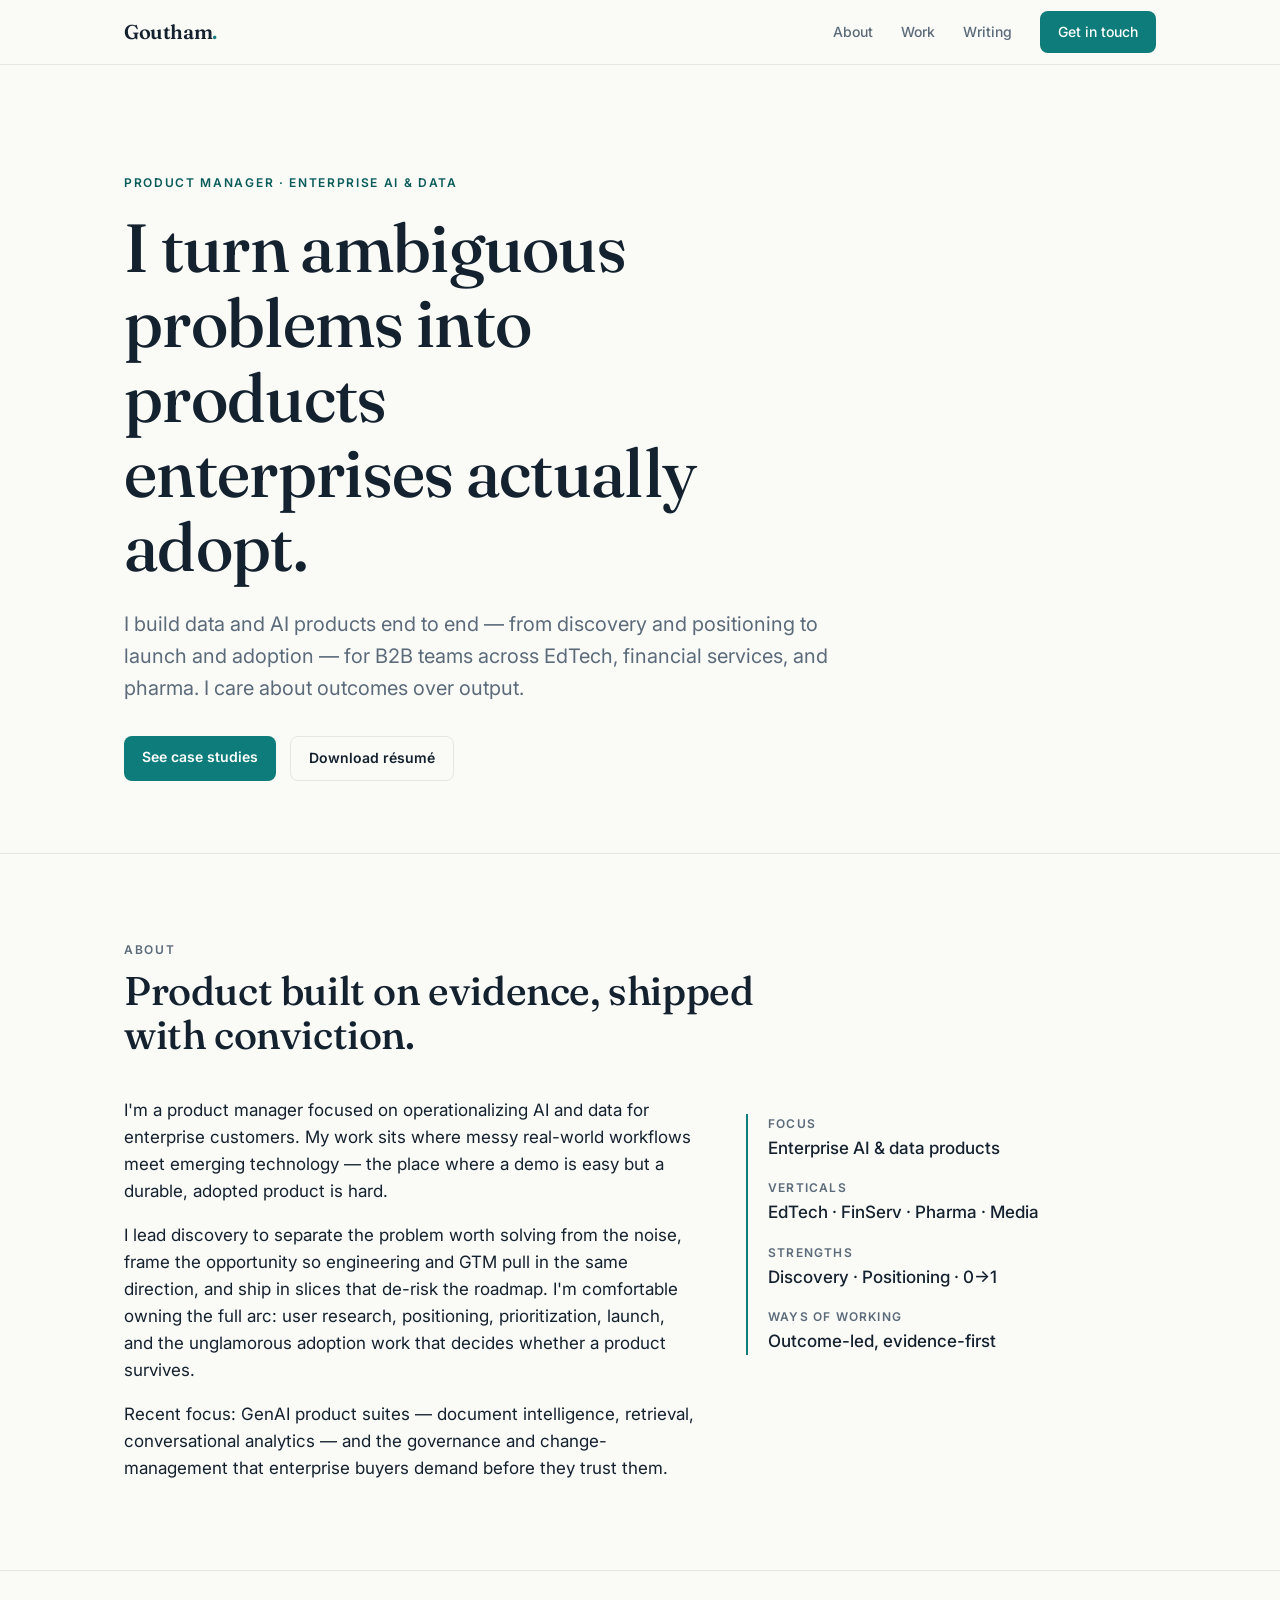
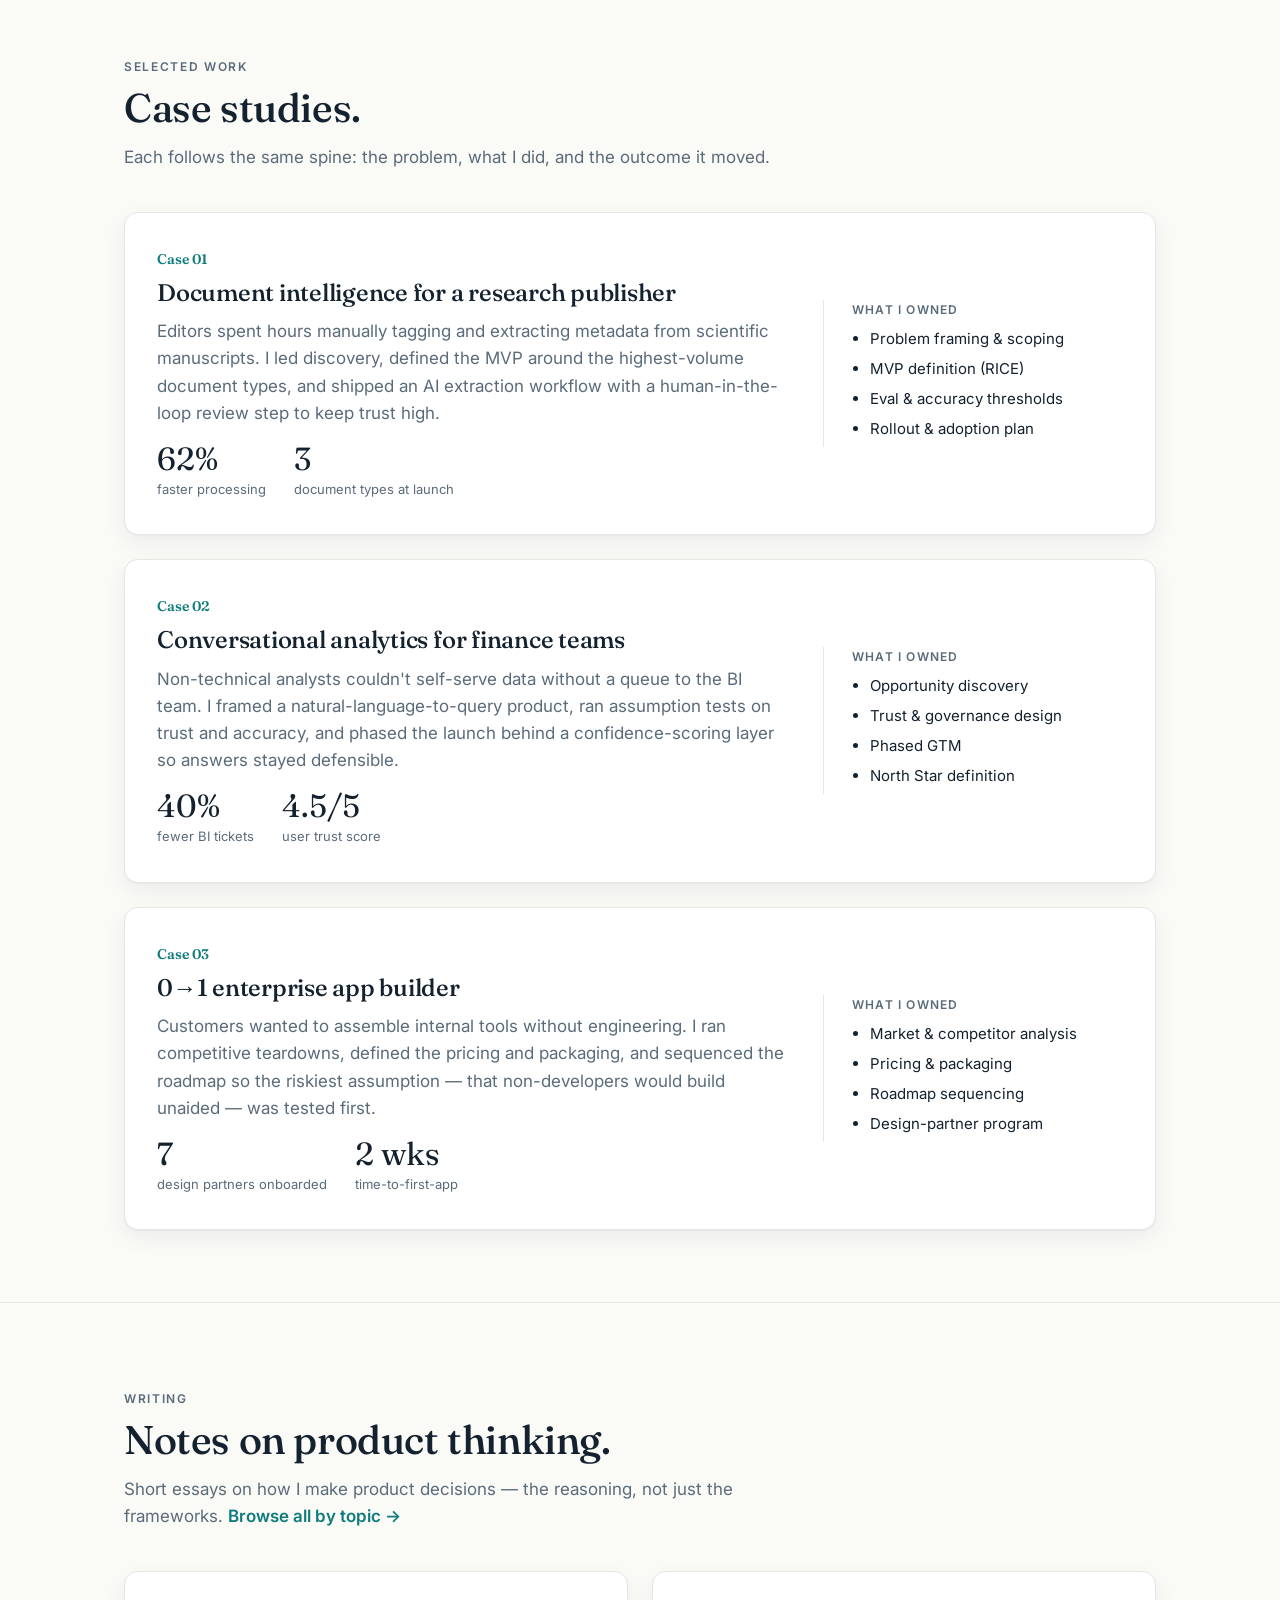
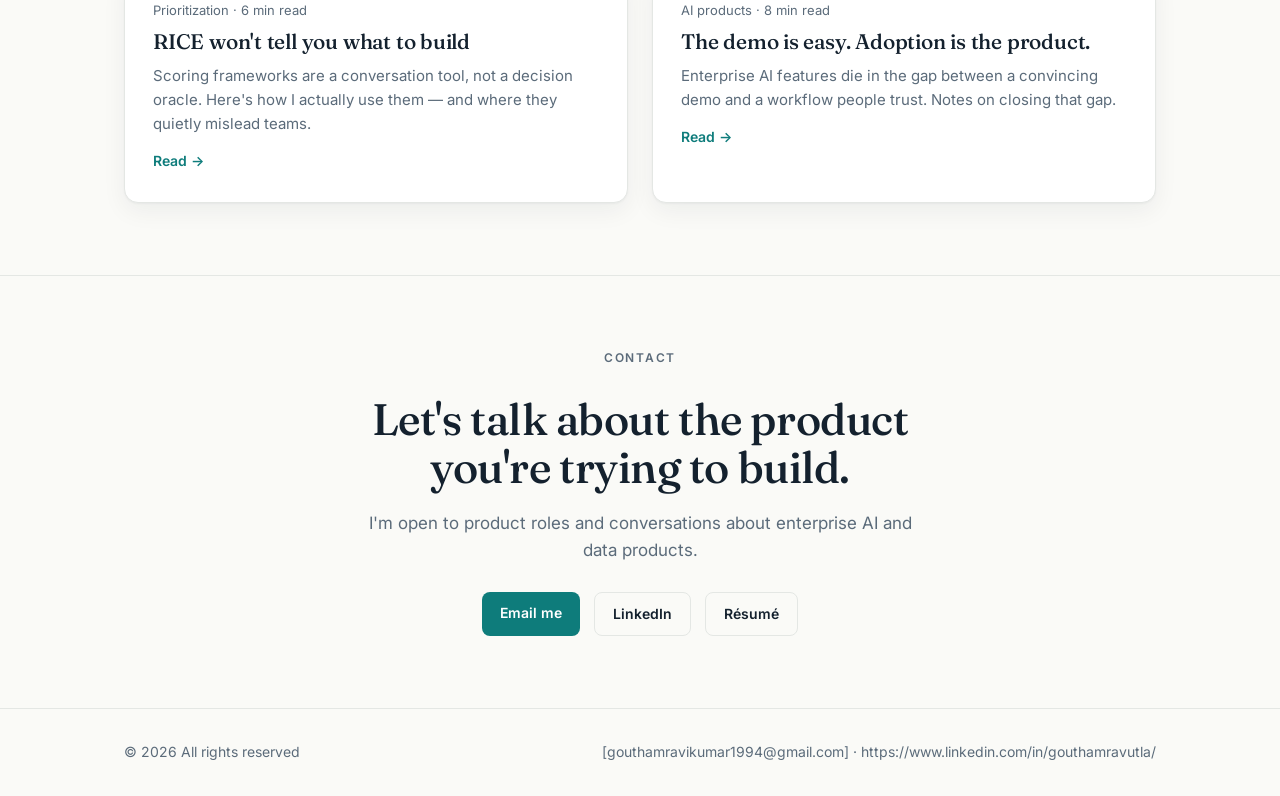
==== index.html @ ef991209 "Update footer with new copyright and contact info" ====
<!DOCTYPE html>
<html lang="en">
<head>
<meta charset="UTF-8">
<meta name="viewport" content="width=device-width,initial-scale=1">
<title>Goutham · Product Manager</title>
<meta name="description" content="Product Manager specializing in enterprise AI and data products — portfolio, case studies, and writing.">
<link rel="preconnect" href="https://fonts.googleapis.com">
<link rel="preconnect" href="https://fonts.gstatic.com" crossorigin>
<link href="https://fonts.googleapis.com/css2?family=Fraunces:opsz,wght@9..144,400;9..144,500;9..144,600&family=Inter:wght@400;500;600&display=swap" rel="stylesheet">
<link rel="stylesheet" href="styles.css">
</head>
<body>

<nav class="nav">
  <div class="wrap">
    <a href="#top" class="brand">Goutham<span>.</span></a>
    <button class="menu-toggle" aria-label="Menu" aria-expanded="false">☰</button>
    <div class="navlinks" id="nav">
      <a href="#about">About</a>
      <a href="#work">Work</a>
      <a href="writing.html">Writing</a>
      <a href="#contact" class="btn">Get in touch</a>
    </div>
  </div>
</nav>

<header class="hero" id="top">
  <div class="wrap">
    <p class="eyebrow reveal">Product Manager · Enterprise AI &amp; Data</p>
    <h1 class="reveal">I turn ambiguous problems into products enterprises actually adopt.</h1>
    <p class="lede reveal">I build data and AI products end to end — from discovery and positioning to launch and adoption — for B2B teams across EdTech, financial services, and pharma. I care about outcomes over output.</p>
    <div class="cta-row reveal">
      <a href="#work" class="btn">See case studies</a>
      <a href="[RESUME_LINK]" class="btn ghost">Download résumé</a>
    </div>
  </div>
</header>

<section id="about">
  <div class="wrap">
    <div class="section-head reveal">
      <p class="eyebrow">About</p>
      <h2>Product built on evidence, shipped with conviction.</h2>
    </div>
    <div class="about-grid reveal">
      <div>
        <p>I'm a product manager focused on operationalizing AI and data for enterprise customers. My work sits where messy real-world workflows meet emerging technology — the place where a demo is easy but a durable, adopted product is hard.</p>
        <p>I lead discovery to separate the problem worth solving from the noise, frame the opportunity so engineering and GTM pull in the same direction, and ship in slices that de-risk the roadmap. I'm comfortable owning the full arc: user research, positioning, prioritization, launch, and the unglamorous adoption work that decides whether a product survives.</p>
        <p>Recent focus: GenAI product suites — document intelligence, retrieval, conversational analytics — and the governance and change-management that enterprise buyers demand before they trust them.</p>
      </div>
      <dl class="facts">
        <dt>Focus</dt><dd>Enterprise AI &amp; data products</dd>
        <dt>Verticals</dt><dd>EdTech · FinServ · Pharma · Media</dd>
        <dt>Strengths</dt><dd>Discovery · Positioning · 0→1</dd>
        <dt>Ways of working</dt><dd>Outcome-led, evidence-first</dd>
      </dl>
    </div>
  </div>
</section>

<section id="work">
  <div class="wrap">
    <div class="section-head reveal">
      <p class="eyebrow">Selected work</p>
      <h2>Case studies.</h2>
      <p>Each follows the same spine: the problem, what I did, and the outcome it moved.</p>
    </div>
    <div class="cases">

      <article class="case reveal">
        <div>
          <span class="num">Case 01</span>
          <h3>Document intelligence for a research publisher</h3>
          <p>Editors spent hours manually tagging and extracting metadata from scientific manuscripts. I led discovery, defined the MVP around the highest-volume document types, and shipped an AI extraction workflow with a human-in-the-loop review step to keep trust high.</p>
          <div class="metrics">
            <div class="metric"><span class="n">62%</span><span class="l">faster processing</span></div>
            <div class="metric"><span class="n">3</span><span class="l">document types at launch</span></div>
          </div>
        </div>
        <div class="aside">
          <h4>What I owned</h4>
          <ul>
            <li>Problem framing &amp; scoping</li>
            <li>MVP definition (RICE)</li>
            <li>Eval &amp; accuracy thresholds</li>
            <li>Rollout &amp; adoption plan</li>
          </ul>
        </div>
      </article>

      <article class="case reveal">
        <div>
          <span class="num">Case 02</span>
          <h3>Conversational analytics for finance teams</h3>
          <p>Non-technical analysts couldn't self-serve data without a queue to the BI team. I framed a natural-language-to-query product, ran assumption tests on trust and accuracy, and phased the launch behind a confidence-scoring layer so answers stayed defensible.</p>
          <div class="metrics">
            <div class="metric"><span class="n">40%</span><span class="l">fewer BI tickets</span></div>
            <div class="metric"><span class="n">4.5/5</span><span class="l">user trust score</span></div>
          </div>
        </div>
        <div class="aside">
          <h4>What I owned</h4>
          <ul>
            <li>Opportunity discovery</li>
            <li>Trust &amp; governance design</li>
            <li>Phased GTM</li>
            <li>North Star definition</li>
          </ul>
        </div>
      </article>

      <article class="case reveal">
        <div>
          <span class="num">Case 03</span>
          <h3>0→1 enterprise app builder</h3>
          <p>Customers wanted to assemble internal tools without engineering. I ran competitive teardowns, defined the pricing and packaging, and sequenced the roadmap so the riskiest assumption — that non-developers would build unaided — was tested first.</p>
          <div class="metrics">
            <div class="metric"><span class="n">7</span><span class="l">design partners onboarded</span></div>
            <div class="metric"><span class="n">2 wks</span><span class="l">time-to-first-app</span></div>
          </div>
        </div>
        <div class="aside">
          <h4>What I owned</h4>
          <ul>
            <li>Market &amp; competitor analysis</li>
            <li>Pricing &amp; packaging</li>
            <li>Roadmap sequencing</li>
            <li>Design-partner program</li>
          </ul>
        </div>
      </article>

    </div>
  </div>
</section>

<section id="writing">
  <div class="wrap">
    <div class="section-head reveal">
      <p class="eyebrow">Writing</p>
      <h2>Notes on product thinking.</h2>
      <p>Short essays on how I make product decisions — the reasoning, not just the frameworks. <a href="writing.html" class="accent" style="font-weight:600">Browse all by topic →</a></p>
    </div>
    <div class="posts">
      <a class="post-card reveal" href="blog/prioritization.html">
        <div class="meta">Prioritization · 6 min read</div>
        <h3>RICE won't tell you what to build</h3>
        <p>Scoring frameworks are a conversation tool, not a decision oracle. Here's how I actually use them — and where they quietly mislead teams.</p>
        <span class="readmore">Read →</span>
      </a>
      <a class="post-card reveal" href="blog/shipping-ai.html">
        <div class="meta">AI products · 8 min read</div>
        <h3>The demo is easy. Adoption is the product.</h3>
        <p>Enterprise AI features die in the gap between a convincing demo and a workflow people trust. Notes on closing that gap.</p>
        <span class="readmore">Read →</span>
      </a>
    </div>
  </div>
</section>

<section id="contact" class="contact">
  <div class="wrap">
    <p class="eyebrow reveal">Contact</p>
    <h2 class="reveal">Let's talk about the product you're trying to build.</h2>
    <p class="reveal">I'm open to product roles and conversations about enterprise AI and data products.</p>
    <div class="cta-row reveal">
      <a href="mailto:[EMAIL]" class="btn">Email me</a>
      <a href="[LINKEDIN_URL]" class="btn ghost">LinkedIn</a>
      <a href="[RESUME_LINK]" class="btn ghost">Résumé</a>
    </div>
  </div>
</section>

<footer>
  <div class="wrap">
    <span>© <span id="year"></span> All rights reserved</span>
    <span><a href="mailto:[EMAIL]">[gouthamravikumar1994@gmail.com]</a> · <a href="[LINKEDIN_URL]">https://www.linkedin.com/in/gouthamravutla/</a></span>
  </div>
</footer>

<script src="script.js"></script>
</body>
</html>
---- styles.css ----
:root{
  --ink:#14212E;
  --paper:#FAFAF7;
  --muted:#5B6B7A;
  --line:#E4E7E4;
  --accent:#0E7C7B;
  --accent-ink:#0A5C5B;
  --card:#FFFFFF;
  --shadow:0 1px 2px rgba(20,33,46,.04),0 8px 24px rgba(20,33,46,.06);
  --wrap:1080px;
}
*{box-sizing:border-box}
html{scroll-behavior:smooth}
body{
  margin:0;background:var(--paper);color:var(--ink);
  font-family:"Inter",system-ui,-apple-system,sans-serif;
  font-size:17px;line-height:1.6;-webkit-font-smoothing:antialiased;
}
h1,h2,h3{font-family:"Fraunces","Georgia",serif;font-weight:500;line-height:1.1;letter-spacing:-.01em;margin:0}
a{color:inherit;text-decoration:none}
img{max-width:100%}
.wrap{max-width:var(--wrap);margin:0 auto;padding:0 24px}
.eyebrow{font-size:12px;letter-spacing:.14em;text-transform:uppercase;color:var(--accent-ink);font-weight:600;font-family:"Inter",sans-serif}
.accent{color:var(--accent)}
.muted{color:var(--muted)}

/* nav */
.nav{position:sticky;top:0;z-index:50;background:rgba(250,250,247,.85);backdrop-filter:blur(10px);border-bottom:1px solid var(--line)}
.nav .wrap{display:flex;align-items:center;justify-content:space-between;height:64px}
.brand{font-family:"Fraunces",serif;font-size:20px;font-weight:600;letter-spacing:-.02em}
.brand span{color:var(--accent)}
.navlinks{display:flex;gap:28px;align-items:center}
.navlinks a{font-size:14px;color:var(--muted);font-weight:500;transition:color .2s}
.navlinks a:hover{color:var(--ink)}
.navlinks .btn{color:#fff}
.btn{display:inline-block;background:var(--accent);color:#fff;padding:10px 18px;border-radius:8px;font-size:14px;font-weight:600;transition:background .2s,transform .2s}
.btn:hover{background:var(--accent-ink);transform:translateY(-1px)}
.btn.ghost{background:transparent;color:var(--ink);border:1px solid var(--line)}
.btn.ghost:hover{background:#fff;border-color:var(--accent)}
.menu-toggle{display:none;background:none;border:0;font-size:24px;cursor:pointer;color:var(--ink)}

/* hero */
.hero{padding:96px 0 72px}
.hero .eyebrow{margin-bottom:18px}
.hero h1{font-size:clamp(40px,6vw,68px);max-width:14ch}
.hero p.lede{font-size:20px;color:var(--muted);max-width:56ch;margin:24px 0 32px}
.hero .cta-row{display:flex;gap:14px;flex-wrap:wrap}

/* sections */
section{padding:72px 0;border-top:1px solid var(--line)}
.section-head{margin-bottom:40px;max-width:60ch}
.section-head h2{font-size:clamp(28px,4vw,40px);margin-top:10px}
.section-head p{color:var(--muted);margin:14px 0 0}

/* about */
.about-grid{display:grid;grid-template-columns:1.4fr 1fr;gap:48px;align-items:start}
.about-grid p{margin:0 0 16px}
.facts{border-left:2px solid var(--accent);padding-left:20px}
.facts dt{font-size:12px;letter-spacing:.1em;text-transform:uppercase;color:var(--muted);font-weight:600;margin-top:16px}
.facts dt:first-child{margin-top:0}
.facts dd{margin:2px 0 0;font-weight:500}

/* skills */
.skill-grid{display:grid;grid-template-columns:repeat(3,1fr);gap:20px}
.skill-card{background:var(--card);border:1px solid var(--line);border-radius:12px;padding:24px;box-shadow:var(--shadow)}
.skill-card h3{font-size:19px;margin-bottom:12px}
.tag-row{display:flex;flex-wrap:wrap;gap:8px}
.tag{font-size:13px;background:#F0F3F2;color:var(--accent-ink);padding:5px 11px;border-radius:20px;font-weight:500}

/* case studies */
.cases{display:grid;gap:24px}
.case{background:var(--card);border:1px solid var(--line);border-radius:14px;padding:32px;box-shadow:var(--shadow);display:grid;grid-template-columns:1fr 300px;gap:32px;align-items:center}
.case .num{font-family:"Fraunces",serif;font-size:14px;color:var(--accent);font-weight:600}
.case h3{font-size:24px;margin:8px 0 12px}
.case p{color:var(--muted);margin:0 0 16px}
.case .metrics{display:flex;gap:28px}
.metric .n{font-family:"Fraunces",serif;font-size:32px;color:var(--ink);display:block;line-height:1}
.metric .l{font-size:13px;color:var(--muted)}
.case .aside{border-left:1px solid var(--line);padding-left:28px}
.case .aside h4{font-size:12px;letter-spacing:.1em;text-transform:uppercase;color:var(--muted);margin:0 0 8px;font-weight:600;font-family:"Inter",sans-serif}
.case .aside ul{margin:0;padding-left:18px;font-size:15px}
.case .aside li{margin-bottom:6px}

/* blog */
.posts{display:grid;grid-template-columns:repeat(2,1fr);gap:24px}
.post-card{background:var(--card);border:1px solid var(--line);border-radius:14px;padding:28px;box-shadow:var(--shadow);transition:transform .2s,border-color .2s;display:block}
.post-card:hover{transform:translateY(-3px);border-color:var(--accent)}
.post-card .meta{font-size:13px;color:var(--muted);margin-bottom:10px}
.post-card h3{font-size:21px;margin-bottom:10px}
.post-card p{color:var(--muted);margin:0;font-size:15px}
.readmore{color:var(--accent);font-weight:600;font-size:14px;margin-top:14px;display:inline-block}

/* contact */
.contact{text-align:center}
.contact h2{font-size:clamp(28px,4vw,44px);max-width:20ch;margin:0 auto 18px}
.contact p{color:var(--muted);max-width:50ch;margin:0 auto 28px}
.contact .cta-row{display:flex;gap:14px;justify-content:center;flex-wrap:wrap}

/* footer */
footer{border-top:1px solid var(--line);padding:32px 0;color:var(--muted);font-size:14px}
footer .wrap{display:flex;justify-content:space-between;flex-wrap:wrap;gap:12px}
footer a{color:var(--muted)}
footer a:hover{color:var(--accent)}

/* article (blog post pages) */
.article{max-width:720px;margin:0 auto;padding:56px 24px 72px}
.article .back{font-size:14px;color:var(--accent);font-weight:600;margin-bottom:28px;display:inline-block}
.article .meta{font-size:14px;color:var(--muted);margin-bottom:12px}
.article h1{font-size:clamp(32px,5vw,48px);margin-bottom:20px;line-height:1.08}
.article h2{font-size:26px;margin:40px 0 12px}
.article p{margin:0 0 18px}
.article ul,.article ol{margin:0 0 18px;padding-left:22px}
.article li{margin-bottom:8px}
.article blockquote{border-left:3px solid var(--accent);margin:24px 0;padding:4px 20px;color:var(--muted);font-style:italic}
.article code{background:#F0F3F2;padding:2px 6px;border-radius:4px;font-size:14px}

/* reveal */
.reveal{opacity:0;transform:translateY(16px);transition:opacity .6s ease,transform .6s ease}
.reveal.in{opacity:1;transform:none}
@media(prefers-reduced-motion:reduce){.reveal{opacity:1;transform:none;transition:none}}

/* responsive */
@media(max-width:860px){
  .about-grid{grid-template-columns:1fr;gap:32px}
  .skill-grid{grid-template-columns:1fr}
  .case{grid-template-columns:1fr;gap:24px}
  .case .aside{border-left:0;border-top:1px solid var(--line);padding-left:0;padding-top:20px}
  .posts{grid-template-columns:1fr}
  .navlinks{position:fixed;inset:64px 0 auto 0;background:var(--paper);flex-direction:column;gap:0;border-bottom:1px solid var(--line);padding:8px 0;display:none}
  .navlinks.open{display:flex}
  .navlinks a{padding:14px 24px;width:100%}
  .navlinks .btn{margin:8px 24px;text-align:center}
  .menu-toggle{display:block}
}

/* ===== writing / topics page ===== */
.filters{display:flex;flex-wrap:wrap;gap:10px;margin-bottom:40px}
.chip{font-size:14px;font-weight:500;padding:8px 16px;border-radius:20px;border:1px solid var(--line);background:#fff;color:var(--muted);cursor:pointer;transition:all .18s}
.chip:hover{border-color:var(--accent);color:var(--ink)}
.chip.active{background:var(--accent);border-color:var(--accent);color:#fff}
.topic-group{margin-bottom:48px}
.topic-group > h2{font-size:24px;margin-bottom:6px}
.topic-group .desc{color:var(--muted);margin:0 0 20px;font-size:15px}
.link-list{display:grid;gap:12px}
.link-item{display:flex;align-items:baseline;justify-content:space-between;gap:16px;background:var(--card);border:1px solid var(--line);border-radius:10px;padding:18px 20px;box-shadow:var(--shadow);transition:transform .18s,border-color .18s}
.link-item:hover{transform:translateX(3px);border-color:var(--accent)}
.link-item .li-main{min-width:0}
.link-item h3{font-size:18px;font-family:"Fraunces",serif;margin:0 0 4px;display:flex;align-items:center;gap:8px;flex-wrap:wrap}
.link-item p{margin:0;color:var(--muted);font-size:14px}
.link-item .li-meta{font-size:13px;color:var(--muted);white-space:nowrap;flex-shrink:0}
.src{font-size:11px;font-weight:600;letter-spacing:.06em;text-transform:uppercase;padding:2px 8px;border-radius:12px}
.src.linkedin{background:#EAF1F8;color:#0A66C2}
.src.onsite{background:#F0F3F2;color:var(--accent-ink)}
.empty{color:var(--muted);padding:24px 0}
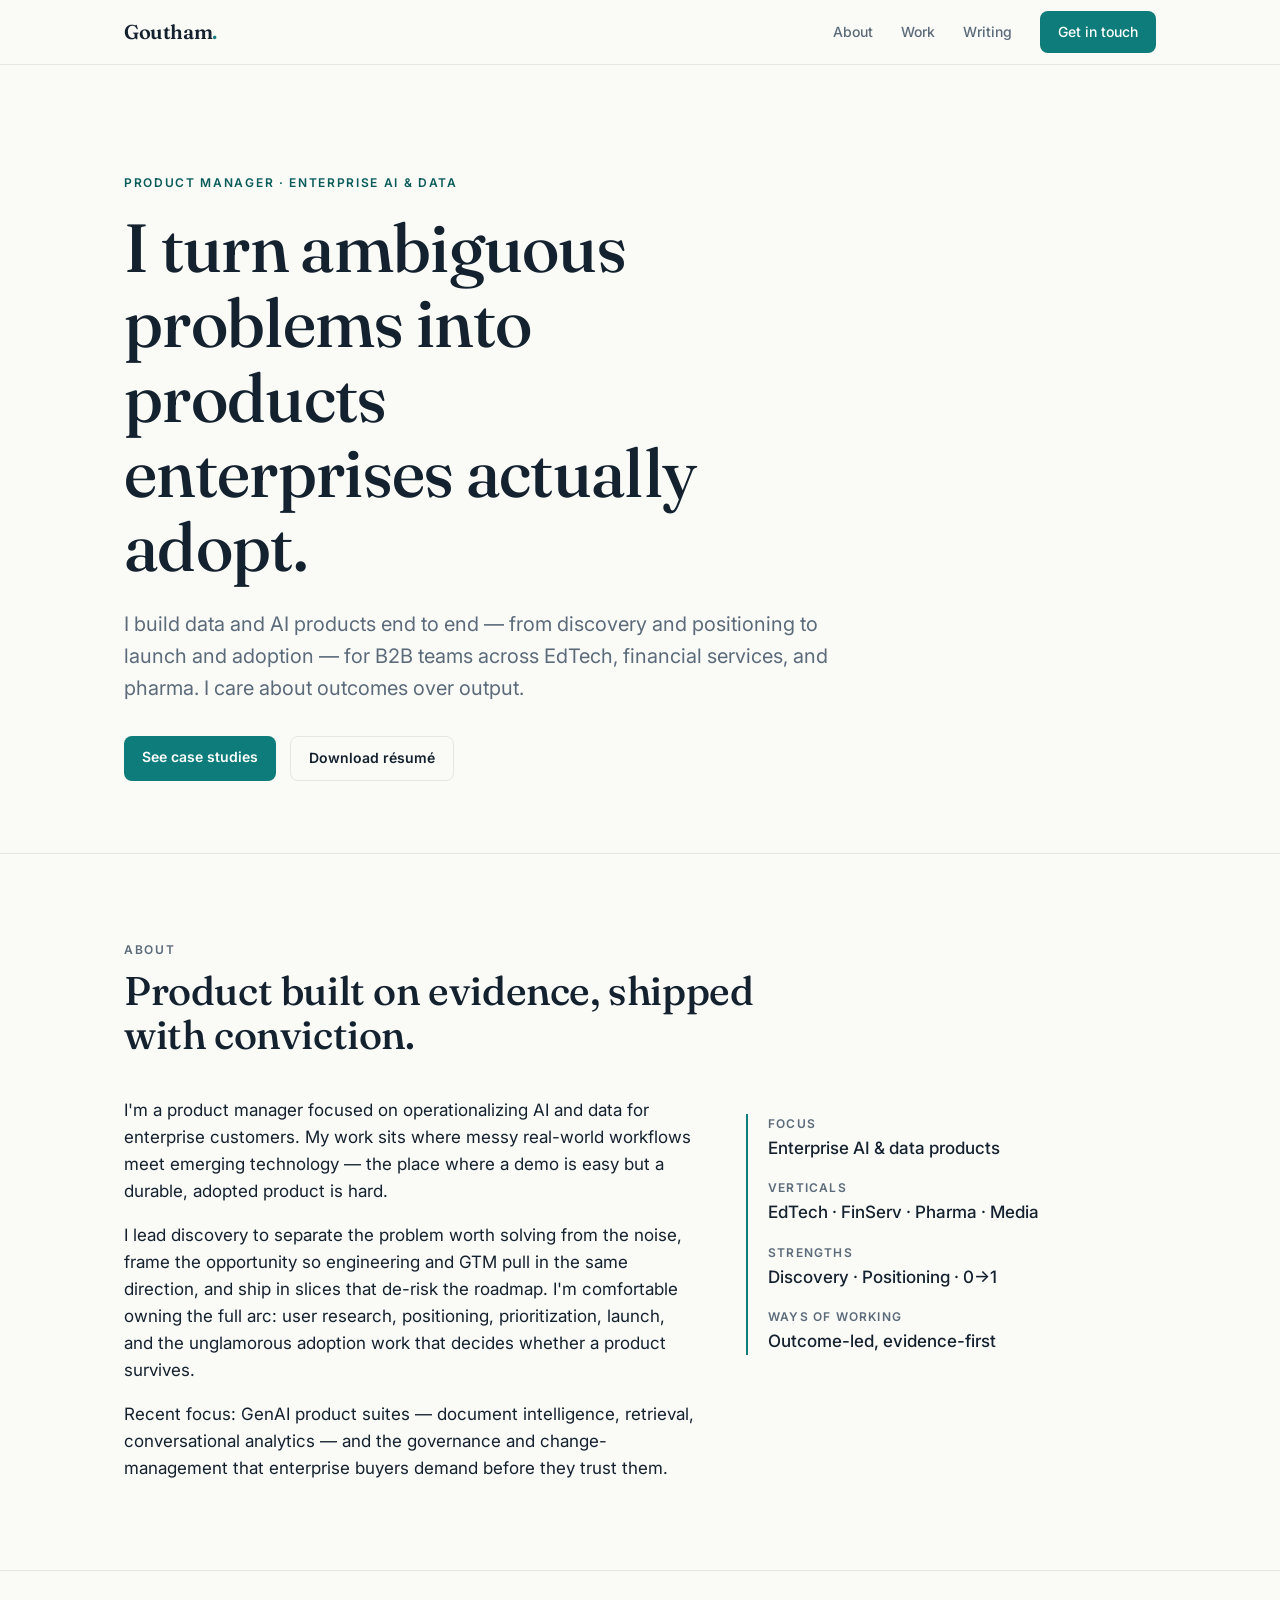
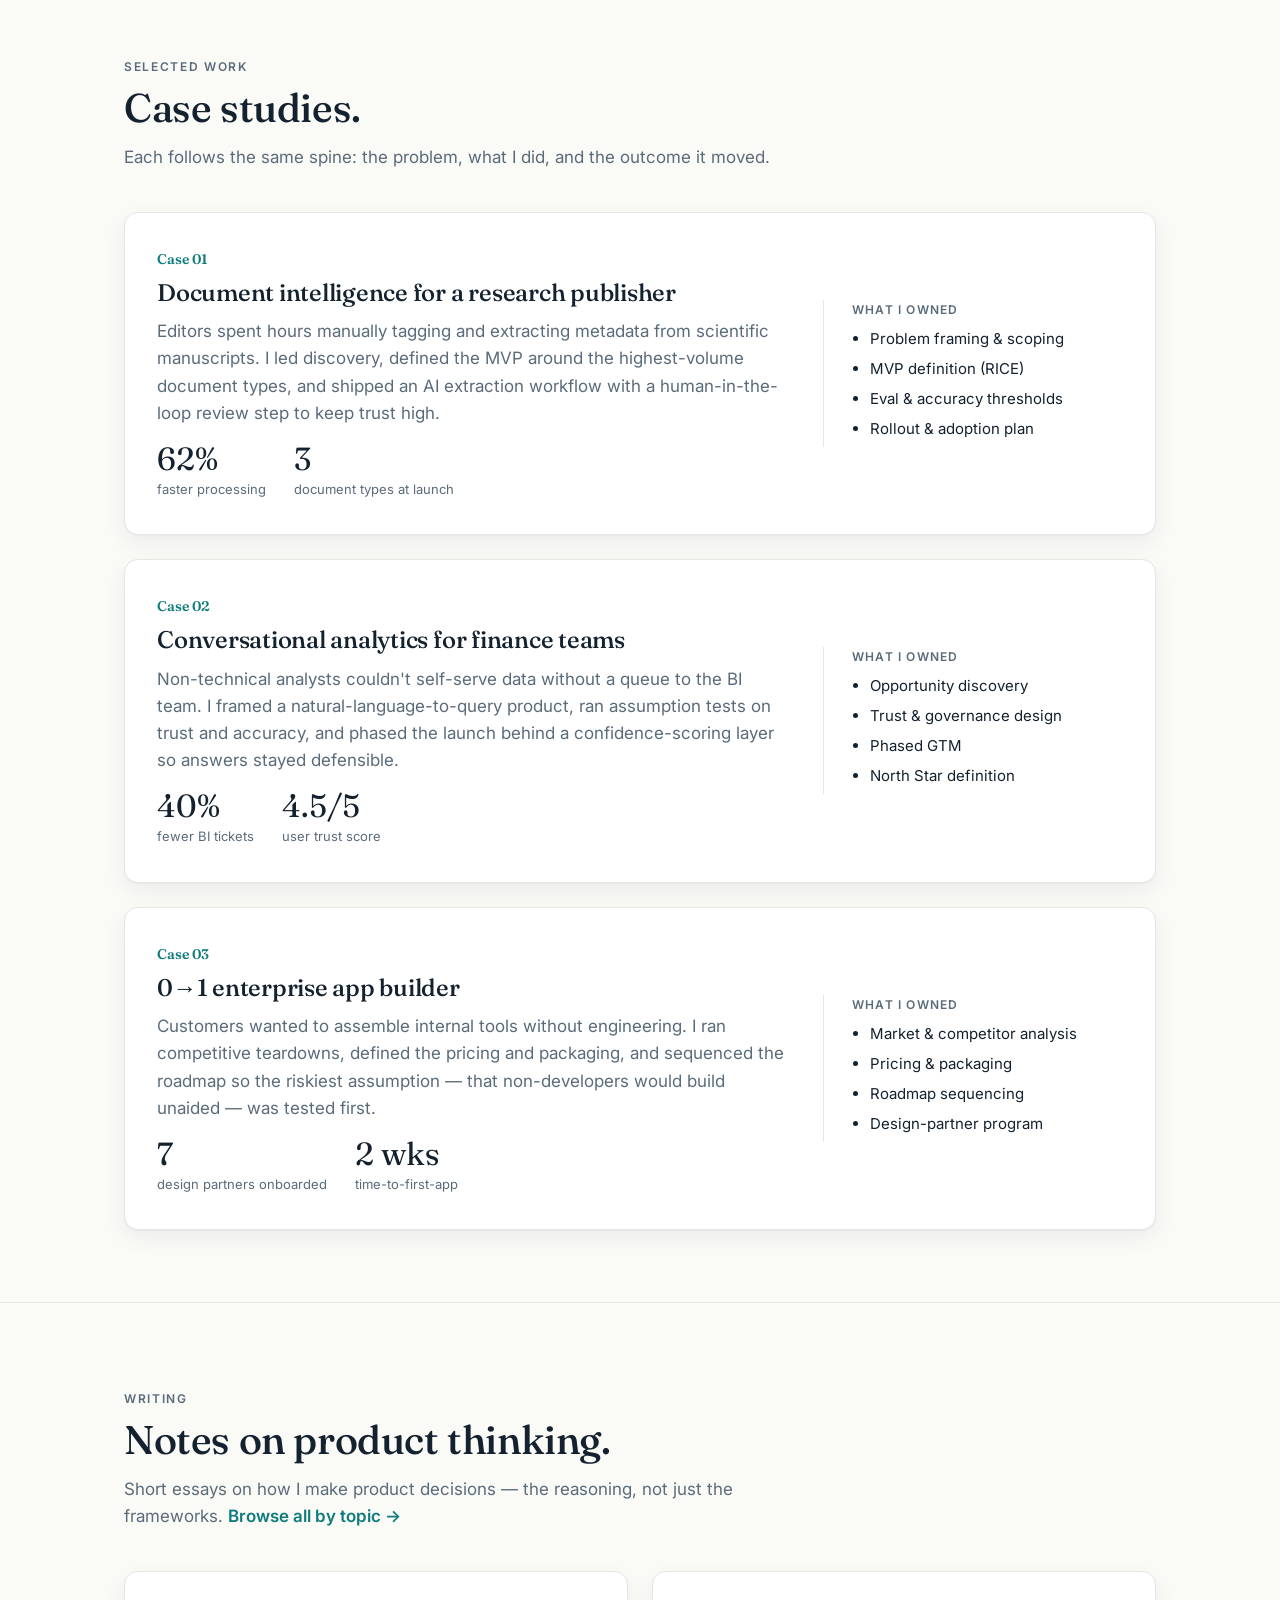
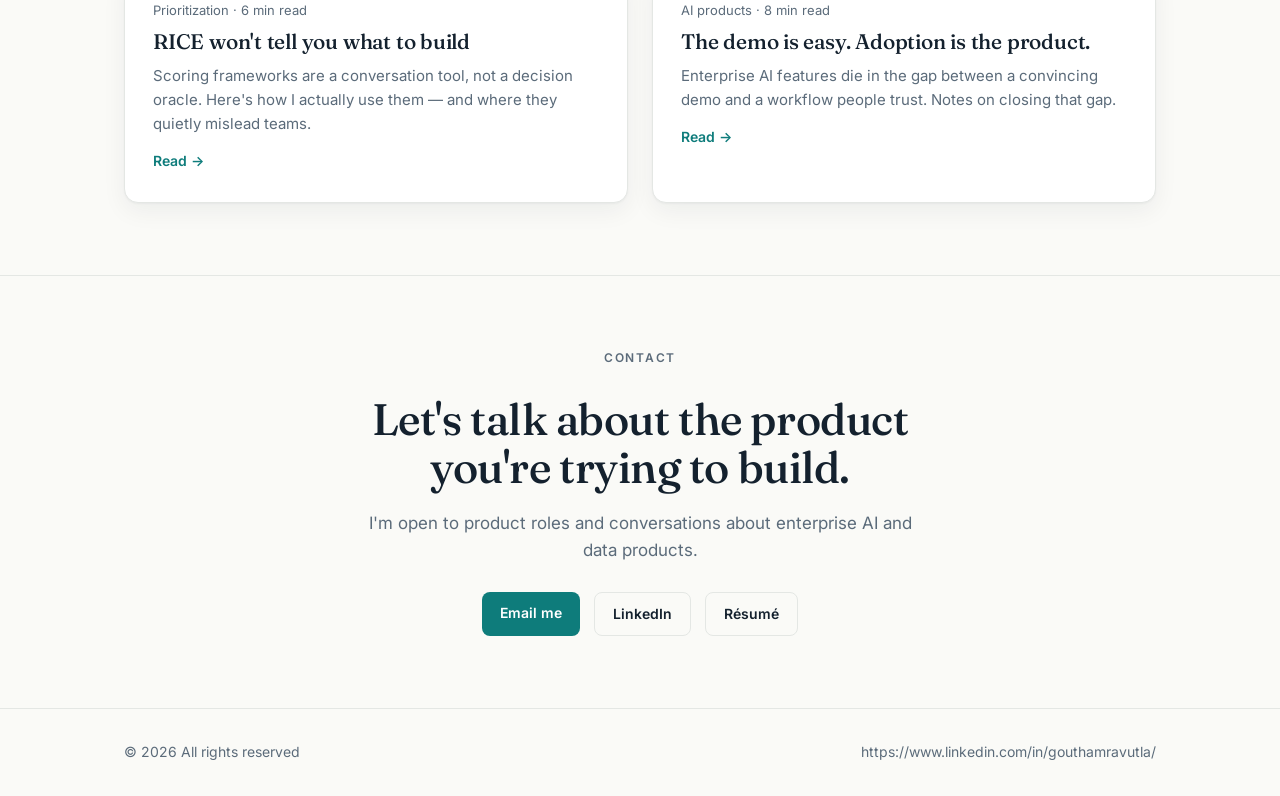
==== commit 6929503e: "Update LinkedIn and résumé links in index.html" ====
--- a/index.html
+++ b/index.html
@@ -166,8 +166,8 @@
     <p class="reveal">I'm open to product roles and conversations about enterprise AI and data products.</p>
     <div class="cta-row reveal">
       <a href="mailto:[EMAIL]" class="btn">Email me</a>
-      <a href="[LINKEDIN_URL]" class="btn ghost">LinkedIn</a>
-      <a href="[RESUME_LINK]" class="btn ghost">Résumé</a>
+      <a href="[https://www.linkedin.com/in/gouthamravutla]" class="btn ghost">LinkedIn</a>
+      <a href="[https://github.com/RGRK-Ctrl/gouthamravikumarravutla/blob/cc4ef68ec4344ef043ac001b132b497091bfb4a8/RavutlaGouthamRaviKumar_Resume%20-PM_Backupcopy.pdf]" class="btn ghost">Résumé</a>
     </div>
   </div>
 </section>
@@ -175,7 +175,7 @@
 <footer>
   <div class="wrap">
     <span>© <span id="year"></span> All rights reserved</span>
-    <span><a href="mailto:[EMAIL]">[gouthamravikumar1994@gmail.com]</a> · <a href="[LINKEDIN_URL]">https://www.linkedin.com/in/gouthamravutla/</a></span>
+    <span><a href="[LINKEDIN_URL]">https://www.linkedin.com/in/gouthamravutla/</a></span>
   </div>
 </footer>
 
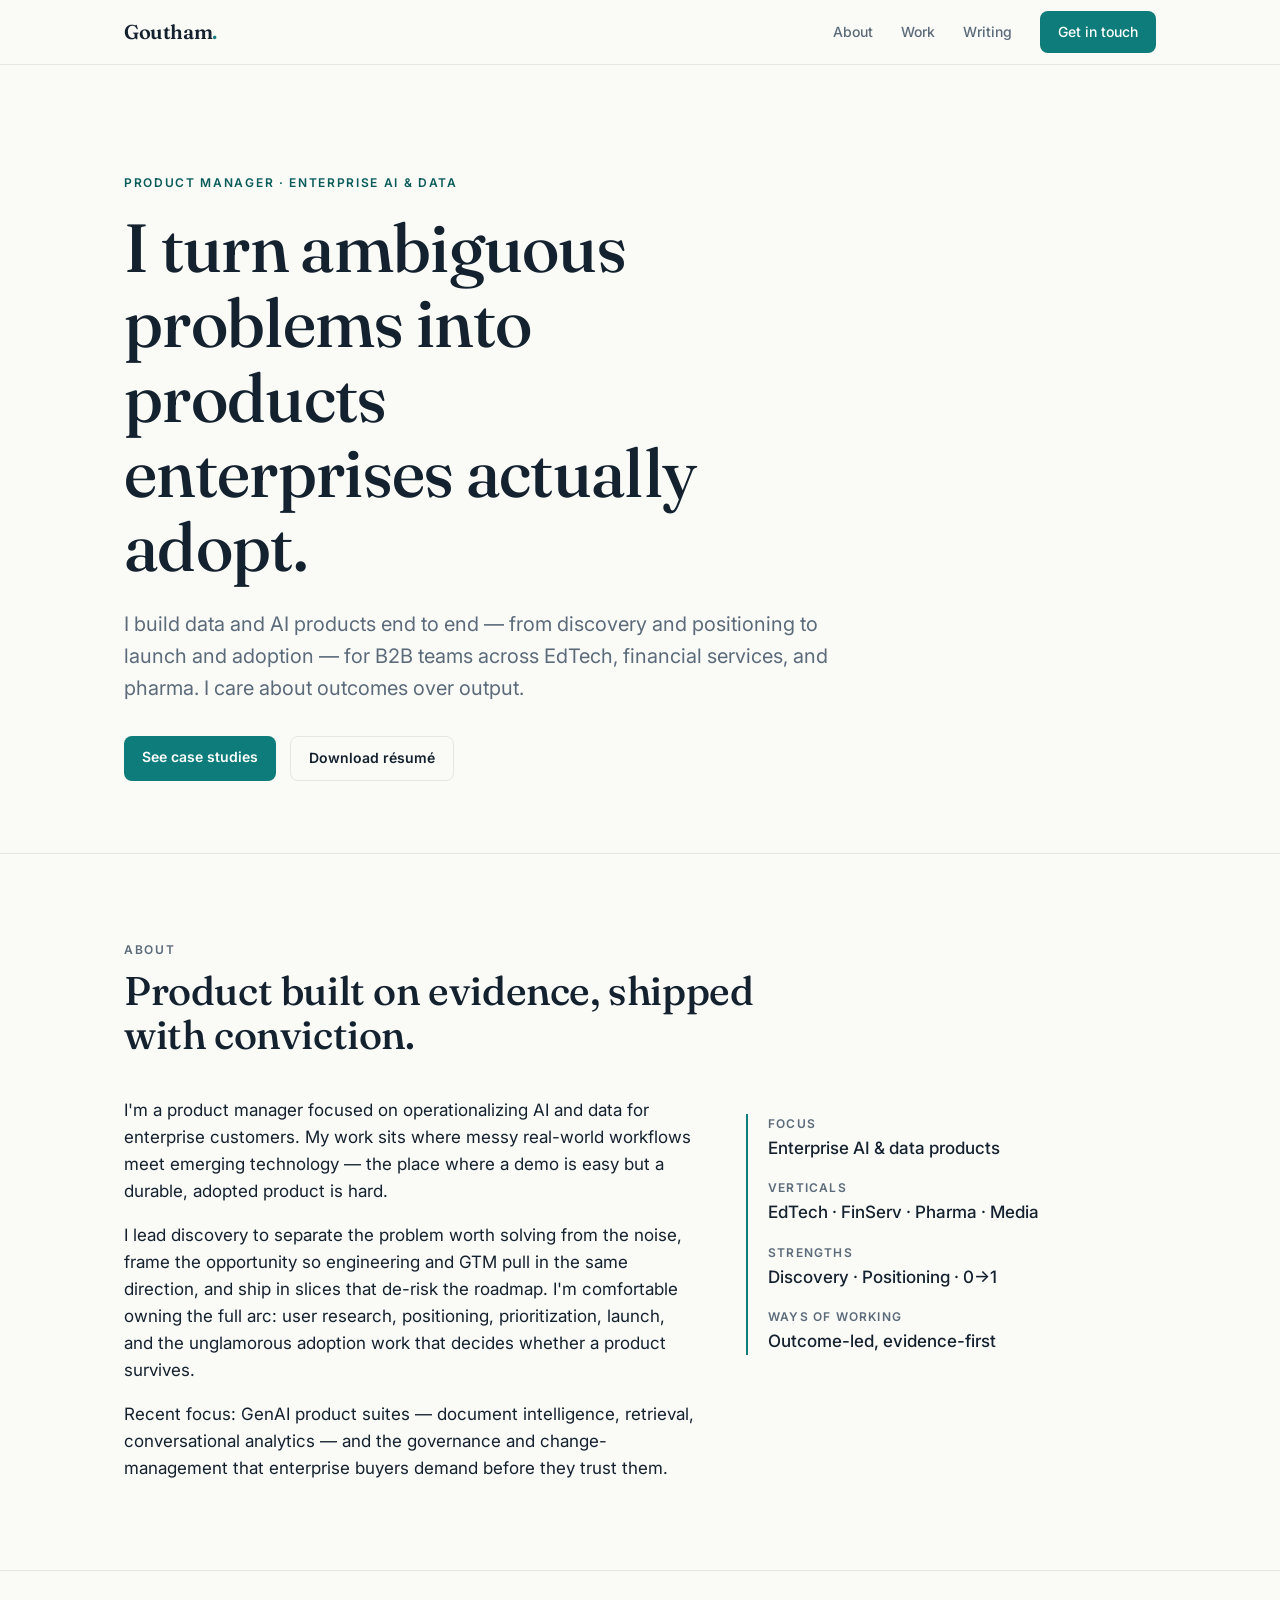
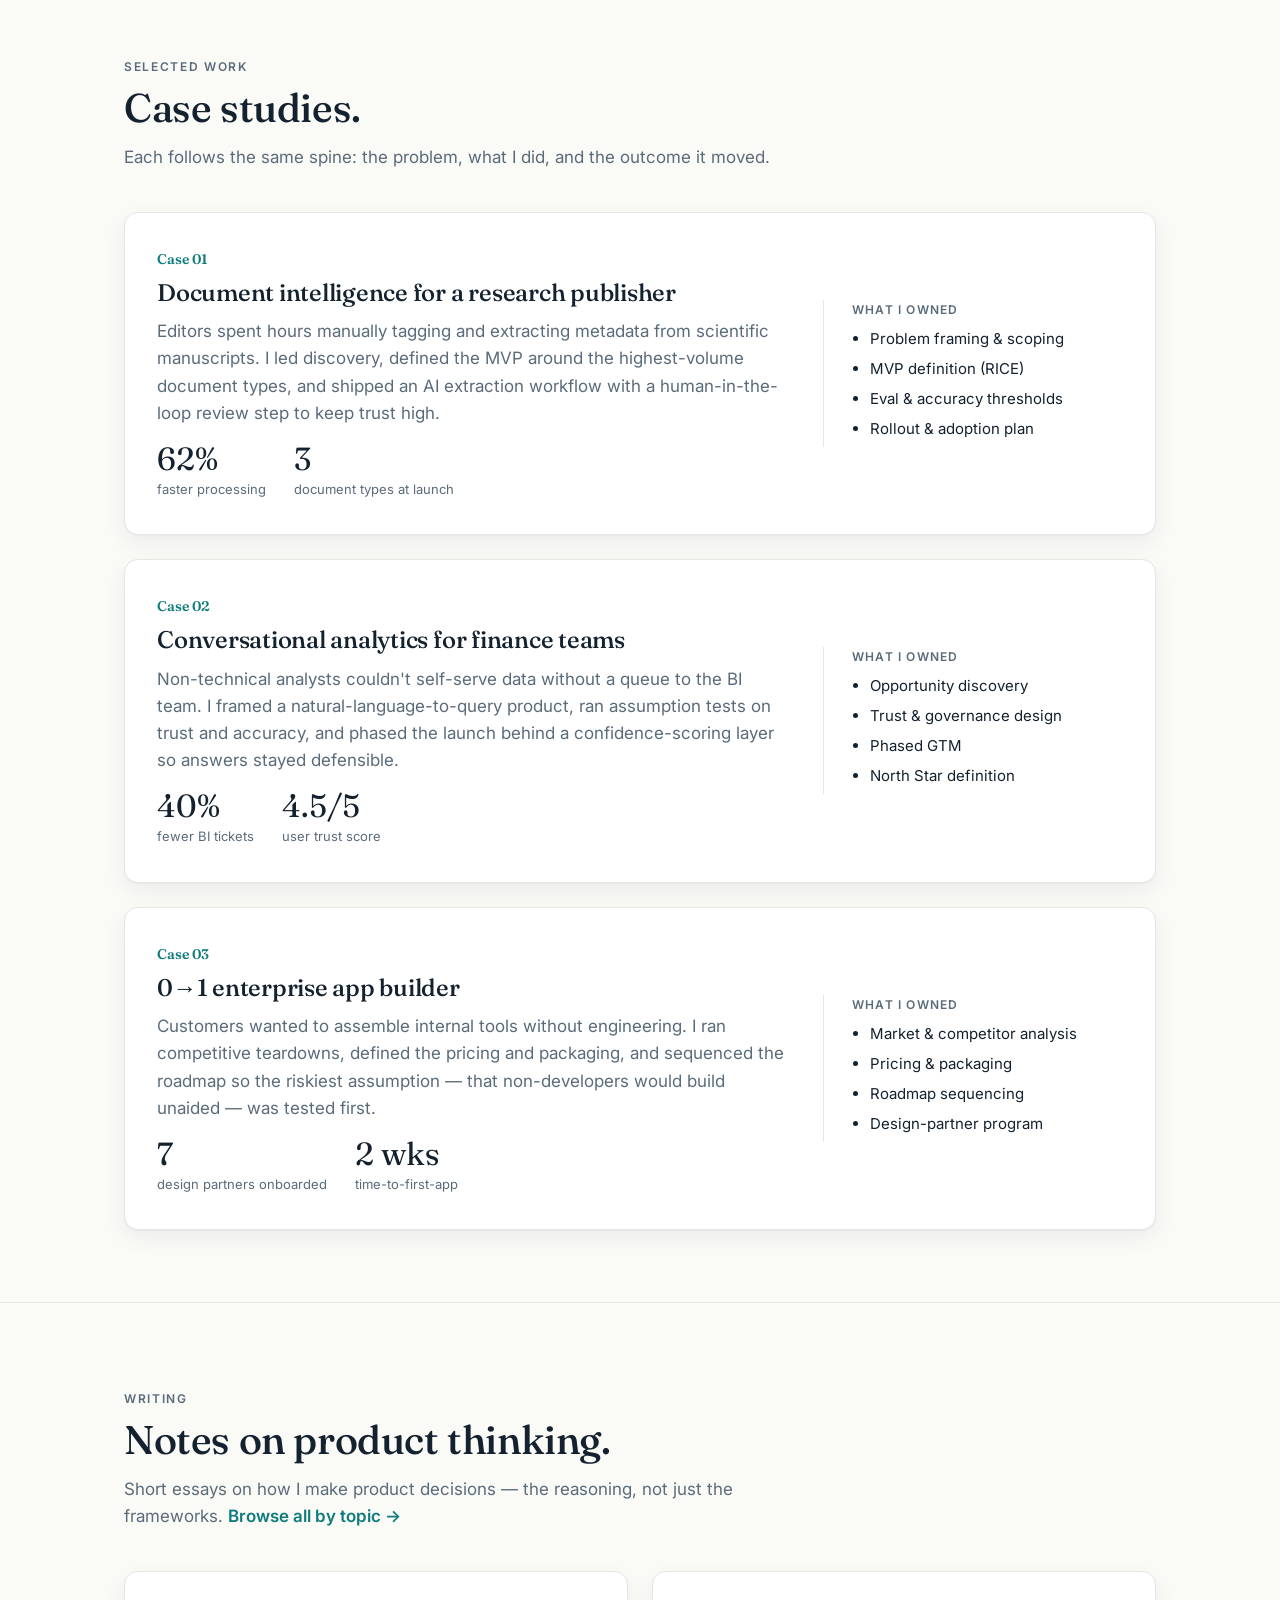
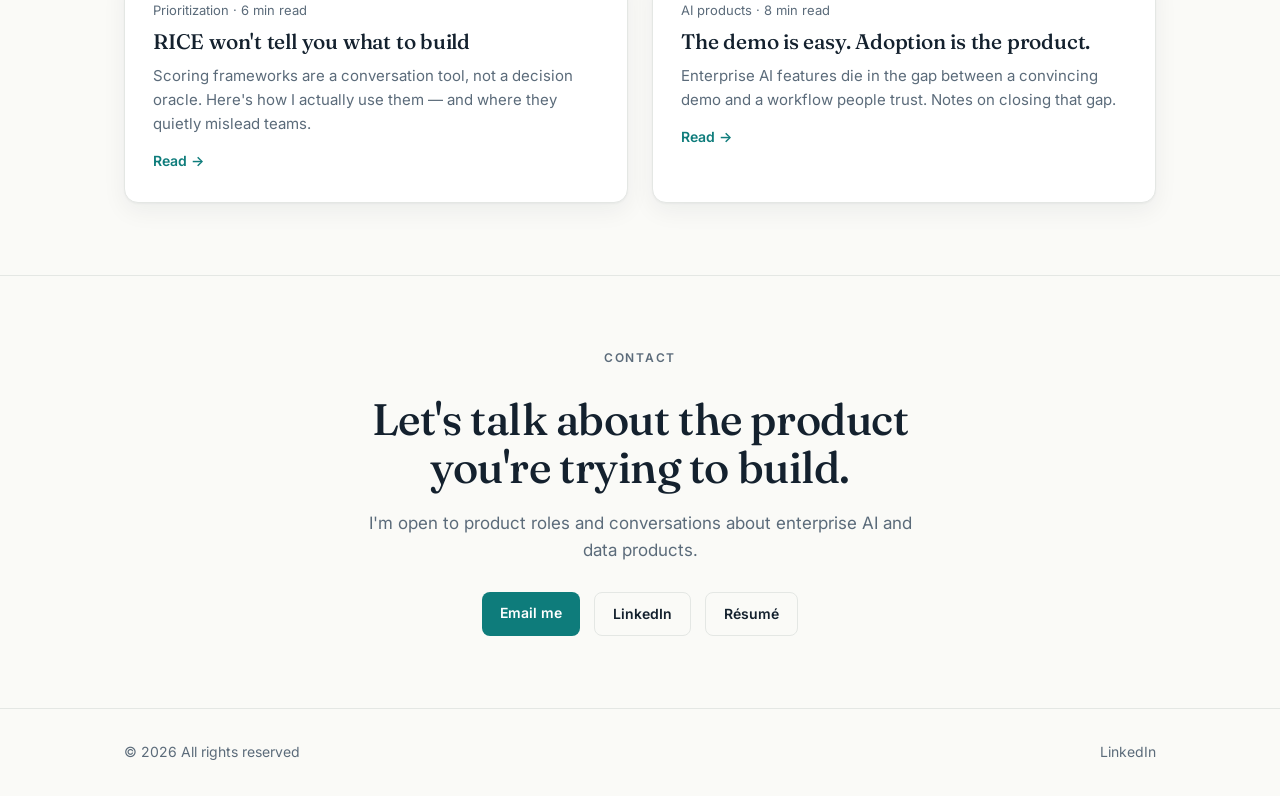
==== commit 00ee505a: "Update index.html" ====
--- a/index.html
+++ b/index.html
@@ -175,7 +175,7 @@
 <footer>
   <div class="wrap">
     <span>© <span id="year"></span> All rights reserved</span>
-    <span><a href="[LINKEDIN_URL]">https://www.linkedin.com/in/gouthamravutla/</a></span>
+    <span><a href="[LINKEDIN_URL]">LinkedIn</a></span>
   </div>
 </footer>
 
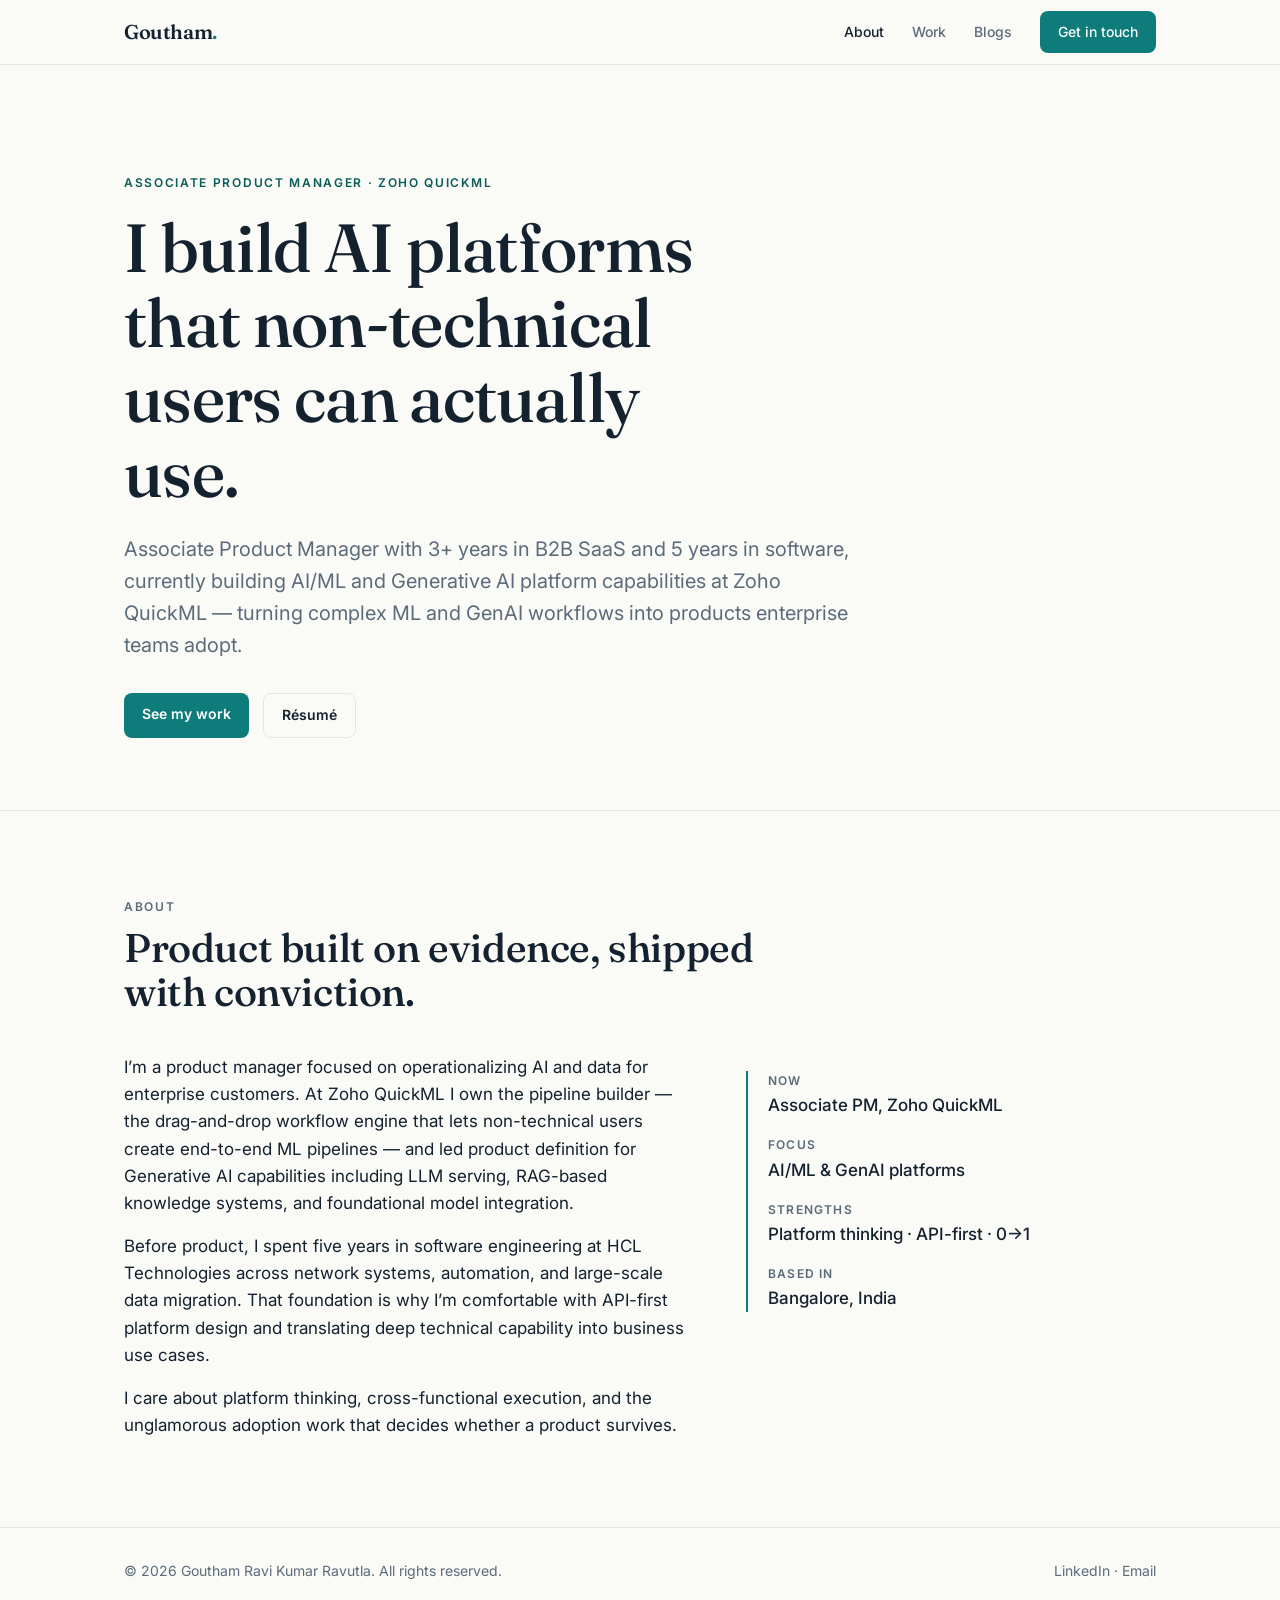
==== commit 50734b23: "Replace with multi-page portfolio site" ====
--- a/index.html
+++ b/index.html
@@ -3,8 +3,8 @@
 <head>
 <meta charset="UTF-8">
 <meta name="viewport" content="width=device-width,initial-scale=1">
-<title>Goutham · Product Manager</title>
-<meta name="description" content="Product Manager specializing in enterprise AI and data products — portfolio, case studies, and writing.">
+<title>Goutham Ravi Kumar Ravutla · Product Manager</title>
+<meta name="description" content="Associate Product Manager at Zoho QuickML — building AI/ML and GenAI platform capabilities for enterprise users.">
 <link rel="preconnect" href="https://fonts.googleapis.com">
 <link rel="preconnect" href="https://fonts.gstatic.com" crossorigin>
 <link href="https://fonts.googleapis.com/css2?family=Fraunces:opsz,wght@9..144,400;9..144,500;9..144,600&family=Inter:wght@400;500;600&display=swap" rel="stylesheet">
@@ -14,25 +14,25 @@
 
 <nav class="nav">
   <div class="wrap">
-    <a href="#top" class="brand">Goutham<span>.</span></a>
-    <button class="menu-toggle" aria-label="Menu" aria-expanded="false">☰</button>
+    <a href="index.html" class="brand">Goutham<span>.</span></a>
+    <button class="menu-toggle" aria-label="Menu" aria-expanded="false">&#9776;</button>
     <div class="navlinks" id="nav">
-      <a href="#about">About</a>
-      <a href="#work">Work</a>
-      <a href="writing.html">Writing</a>
-      <a href="#contact" class="btn">Get in touch</a>
+      <a href="index.html" class="subnav-active">About</a>
+      <a href="work.html">Work</a>
+      <a href="blogs.html">Blogs</a>
+      <a href="contact.html" class="btn">Get in touch</a>
     </div>
   </div>
 </nav>
 
 <header class="hero" id="top">
   <div class="wrap">
-    <p class="eyebrow reveal">Product Manager · Enterprise AI &amp; Data</p>
-    <h1 class="reveal">I turn ambiguous problems into products enterprises actually adopt.</h1>
-    <p class="lede reveal">I build data and AI products end to end — from discovery and positioning to launch and adoption — for B2B teams across EdTech, financial services, and pharma. I care about outcomes over output.</p>
+    <p class="eyebrow reveal">Associate Product Manager · Zoho QuickML</p>
+    <h1 class="reveal">I build AI platforms that non-technical users can actually use.</h1>
+    <p class="lede reveal">Associate Product Manager with 3+ years in B2B SaaS and 5 years in software, currently building AI/ML and Generative AI platform capabilities at Zoho QuickML — turning complex ML and GenAI workflows into products enterprise teams adopt.</p>
     <div class="cta-row reveal">
-      <a href="#work" class="btn">See case studies</a>
-      <a href="[RESUME_LINK]" class="btn ghost">Download résumé</a>
+      <a href="work.html" class="btn">See my work</a>
+      <a href="https://github.com/RGRK-Ctrl/gouthamravikumarravutla/blob/main/RavutlaGouthamRaviKumar_Resume%20-PM_Backupcopy.pdf" class="btn ghost" target="_blank" rel="noopener">Résumé</a>
     </div>
   </div>
 </header>
@@ -45,137 +45,24 @@
     </div>
     <div class="about-grid reveal">
       <div>
-        <p>I'm a product manager focused on operationalizing AI and data for enterprise customers. My work sits where messy real-world workflows meet emerging technology — the place where a demo is easy but a durable, adopted product is hard.</p>
-        <p>I lead discovery to separate the problem worth solving from the noise, frame the opportunity so engineering and GTM pull in the same direction, and ship in slices that de-risk the roadmap. I'm comfortable owning the full arc: user research, positioning, prioritization, launch, and the unglamorous adoption work that decides whether a product survives.</p>
-        <p>Recent focus: GenAI product suites — document intelligence, retrieval, conversational analytics — and the governance and change-management that enterprise buyers demand before they trust them.</p>
+        <p>I&rsquo;m a product manager focused on operationalizing AI and data for enterprise customers. At Zoho QuickML I own the pipeline builder — the drag-and-drop workflow engine that lets non-technical users create end-to-end ML pipelines — and led product definition for Generative AI capabilities including LLM serving, RAG-based knowledge systems, and foundational model integration.</p>
+        <p>Before product, I spent five years in software engineering at HCL Technologies across network systems, automation, and large-scale data migration. That foundation is why I&rsquo;m comfortable with API-first platform design and translating deep technical capability into business use cases.</p>
+        <p>I care about platform thinking, cross-functional execution, and the unglamorous adoption work that decides whether a product survives.</p>
       </div>
       <dl class="facts">
-        <dt>Focus</dt><dd>Enterprise AI &amp; data products</dd>
-        <dt>Verticals</dt><dd>EdTech · FinServ · Pharma · Media</dd>
-        <dt>Strengths</dt><dd>Discovery · Positioning · 0→1</dd>
-        <dt>Ways of working</dt><dd>Outcome-led, evidence-first</dd>
+        <dt>Now</dt><dd>Associate PM, Zoho QuickML</dd>
+        <dt>Focus</dt><dd>AI/ML &amp; GenAI platforms</dd>
+        <dt>Strengths</dt><dd>Platform thinking · API-first · 0&rarr;1</dd>
+        <dt>Based in</dt><dd>Bangalore, India</dd>
       </dl>
-    </div>
-  </div>
-</section>
-
-<section id="work">
-  <div class="wrap">
-    <div class="section-head reveal">
-      <p class="eyebrow">Selected work</p>
-      <h2>Case studies.</h2>
-      <p>Each follows the same spine: the problem, what I did, and the outcome it moved.</p>
-    </div>
-    <div class="cases">
-
-      <article class="case reveal">
-        <div>
-          <span class="num">Case 01</span>
-          <h3>Document intelligence for a research publisher</h3>
-          <p>Editors spent hours manually tagging and extracting metadata from scientific manuscripts. I led discovery, defined the MVP around the highest-volume document types, and shipped an AI extraction workflow with a human-in-the-loop review step to keep trust high.</p>
-          <div class="metrics">
-            <div class="metric"><span class="n">62%</span><span class="l">faster processing</span></div>
-            <div class="metric"><span class="n">3</span><span class="l">document types at launch</span></div>
-          </div>
-        </div>
-        <div class="aside">
-          <h4>What I owned</h4>
-          <ul>
-            <li>Problem framing &amp; scoping</li>
-            <li>MVP definition (RICE)</li>
-            <li>Eval &amp; accuracy thresholds</li>
-            <li>Rollout &amp; adoption plan</li>
-          </ul>
-        </div>
-      </article>
-
-      <article class="case reveal">
-        <div>
-          <span class="num">Case 02</span>
-          <h3>Conversational analytics for finance teams</h3>
-          <p>Non-technical analysts couldn't self-serve data without a queue to the BI team. I framed a natural-language-to-query product, ran assumption tests on trust and accuracy, and phased the launch behind a confidence-scoring layer so answers stayed defensible.</p>
-          <div class="metrics">
-            <div class="metric"><span class="n">40%</span><span class="l">fewer BI tickets</span></div>
-            <div class="metric"><span class="n">4.5/5</span><span class="l">user trust score</span></div>
-          </div>
-        </div>
-        <div class="aside">
-          <h4>What I owned</h4>
-          <ul>
-            <li>Opportunity discovery</li>
-            <li>Trust &amp; governance design</li>
-            <li>Phased GTM</li>
-            <li>North Star definition</li>
-          </ul>
-        </div>
-      </article>
-
-      <article class="case reveal">
-        <div>
-          <span class="num">Case 03</span>
-          <h3>0→1 enterprise app builder</h3>
-          <p>Customers wanted to assemble internal tools without engineering. I ran competitive teardowns, defined the pricing and packaging, and sequenced the roadmap so the riskiest assumption — that non-developers would build unaided — was tested first.</p>
-          <div class="metrics">
-            <div class="metric"><span class="n">7</span><span class="l">design partners onboarded</span></div>
-            <div class="metric"><span class="n">2 wks</span><span class="l">time-to-first-app</span></div>
-          </div>
-        </div>
-        <div class="aside">
-          <h4>What I owned</h4>
-          <ul>
-            <li>Market &amp; competitor analysis</li>
-            <li>Pricing &amp; packaging</li>
-            <li>Roadmap sequencing</li>
-            <li>Design-partner program</li>
-          </ul>
-        </div>
-      </article>
-
-    </div>
-  </div>
-</section>
-
-<section id="writing">
-  <div class="wrap">
-    <div class="section-head reveal">
-      <p class="eyebrow">Writing</p>
-      <h2>Notes on product thinking.</h2>
-      <p>Short essays on how I make product decisions — the reasoning, not just the frameworks. <a href="writing.html" class="accent" style="font-weight:600">Browse all by topic →</a></p>
-    </div>
-    <div class="posts">
-      <a class="post-card reveal" href="blog/prioritization.html">
-        <div class="meta">Prioritization · 6 min read</div>
-        <h3>RICE won't tell you what to build</h3>
-        <p>Scoring frameworks are a conversation tool, not a decision oracle. Here's how I actually use them — and where they quietly mislead teams.</p>
-        <span class="readmore">Read →</span>
-      </a>
-      <a class="post-card reveal" href="blog/shipping-ai.html">
-        <div class="meta">AI products · 8 min read</div>
-        <h3>The demo is easy. Adoption is the product.</h3>
-        <p>Enterprise AI features die in the gap between a convincing demo and a workflow people trust. Notes on closing that gap.</p>
-        <span class="readmore">Read →</span>
-      </a>
-    </div>
-  </div>
-</section>
-
-<section id="contact" class="contact">
-  <div class="wrap">
-    <p class="eyebrow reveal">Contact</p>
-    <h2 class="reveal">Let's talk about the product you're trying to build.</h2>
-    <p class="reveal">I'm open to product roles and conversations about enterprise AI and data products.</p>
-    <div class="cta-row reveal">
-      <a href="mailto:[EMAIL]" class="btn">Email me</a>
-      <a href="[https://www.linkedin.com/in/gouthamravutla]" class="btn ghost">LinkedIn</a>
-      <a href="[https://github.com/RGRK-Ctrl/gouthamravikumarravutla/blob/cc4ef68ec4344ef043ac001b132b497091bfb4a8/RavutlaGouthamRaviKumar_Resume%20-PM_Backupcopy.pdf]" class="btn ghost">Résumé</a>
     </div>
   </div>
 </section>
 
 <footer>
   <div class="wrap">
-    <span>© <span id="year"></span> All rights reserved</span>
-    <span><a href="[LINKEDIN_URL]">LinkedIn</a></span>
+    <span>&copy; <span id="year"></span> Goutham Ravi Kumar Ravutla. All rights reserved.</span>
+    <span><a href="https://www.linkedin.com/in/gouthamravutla" target="_blank" rel="noopener">LinkedIn</a> &middot; <a href="mailto:gouthamravikumar1994@gmail.com">Email</a></span>
   </div>
 </footer>
 
--- a/styles.css
+++ b/styles.css
@@ -152,3 +152,15 @@
 .src.linkedin{background:#EAF1F8;color:#0A66C2}
 .src.onsite{background:#F0F3F2;color:var(--accent-ink)}
 .empty{color:var(--muted);padding:24px 0}
+
+/* ===== multipage additions ===== */
+.subnav-active{color:var(--ink)!important}
+.page-head{padding:80px 0 8px}
+.page-head .eyebrow{margin-bottom:14px}
+.page-head h1{font-size:clamp(34px,5vw,52px);max-width:18ch}
+.page-head p.lede{font-size:19px;color:var(--muted);max-width:56ch;margin:20px 0 0}
+.pillar{margin:0 0 44px}
+.pillar-head{display:flex;align-items:baseline;gap:14px;margin-bottom:6px;flex-wrap:wrap}
+.pillar-head h2{font-size:26px}
+.pillar-head .count{font-size:13px;color:var(--muted)}
+.pillar > .desc{color:var(--muted);margin:0 0 20px;max-width:60ch}
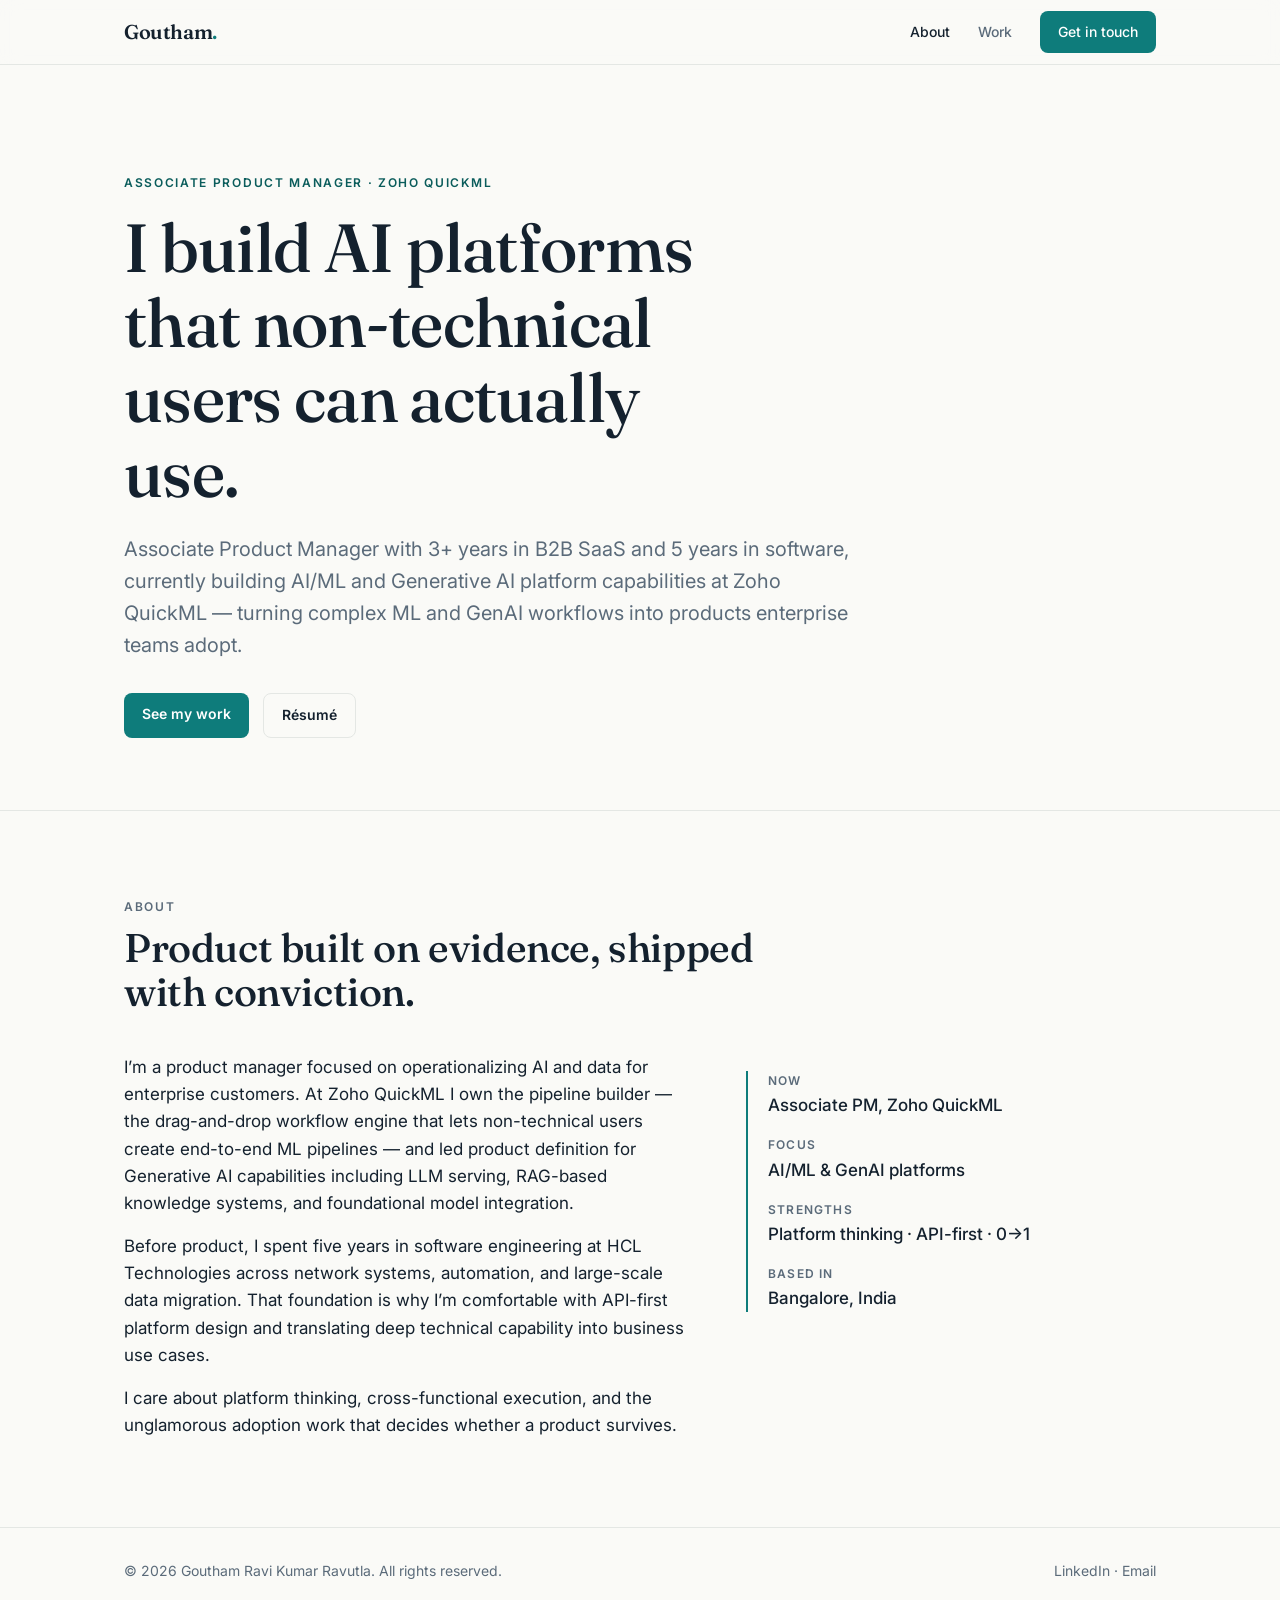
==== commit 6b3f6e3c: "Data-driven site (data.json + admin form)" ====
--- a/index.html
+++ b/index.html
@@ -19,7 +19,6 @@
     <div class="navlinks" id="nav">
       <a href="index.html" class="subnav-active">About</a>
       <a href="work.html">Work</a>
-      <a href="blogs.html">Blogs</a>
       <a href="contact.html" class="btn">Get in touch</a>
     </div>
   </div>
--- a/styles.css
+++ b/styles.css
@@ -164,3 +164,11 @@
 .pillar-head h2{font-size:26px}
 .pillar-head .count{font-size:13px;color:var(--muted)}
 .pillar > .desc{color:var(--muted);margin:0 0 20px;max-width:60ch}
+
+/* ===== work hub: tabs ===== */
+.tabs{display:flex;gap:6px;background:#F0F3F2;border:1px solid var(--line);border-radius:12px;padding:5px;width:fit-content;margin-bottom:32px}
+.tab{border:0;background:transparent;font-family:"Inter",sans-serif;font-size:15px;font-weight:600;color:var(--muted);padding:9px 22px;border-radius:8px;cursor:pointer;transition:all .18s}
+.tab:hover{color:var(--ink)}
+.tab.active{background:#fff;color:var(--ink);box-shadow:var(--shadow)}
+.tabpanel{display:none}
+.tabpanel.active{display:block}
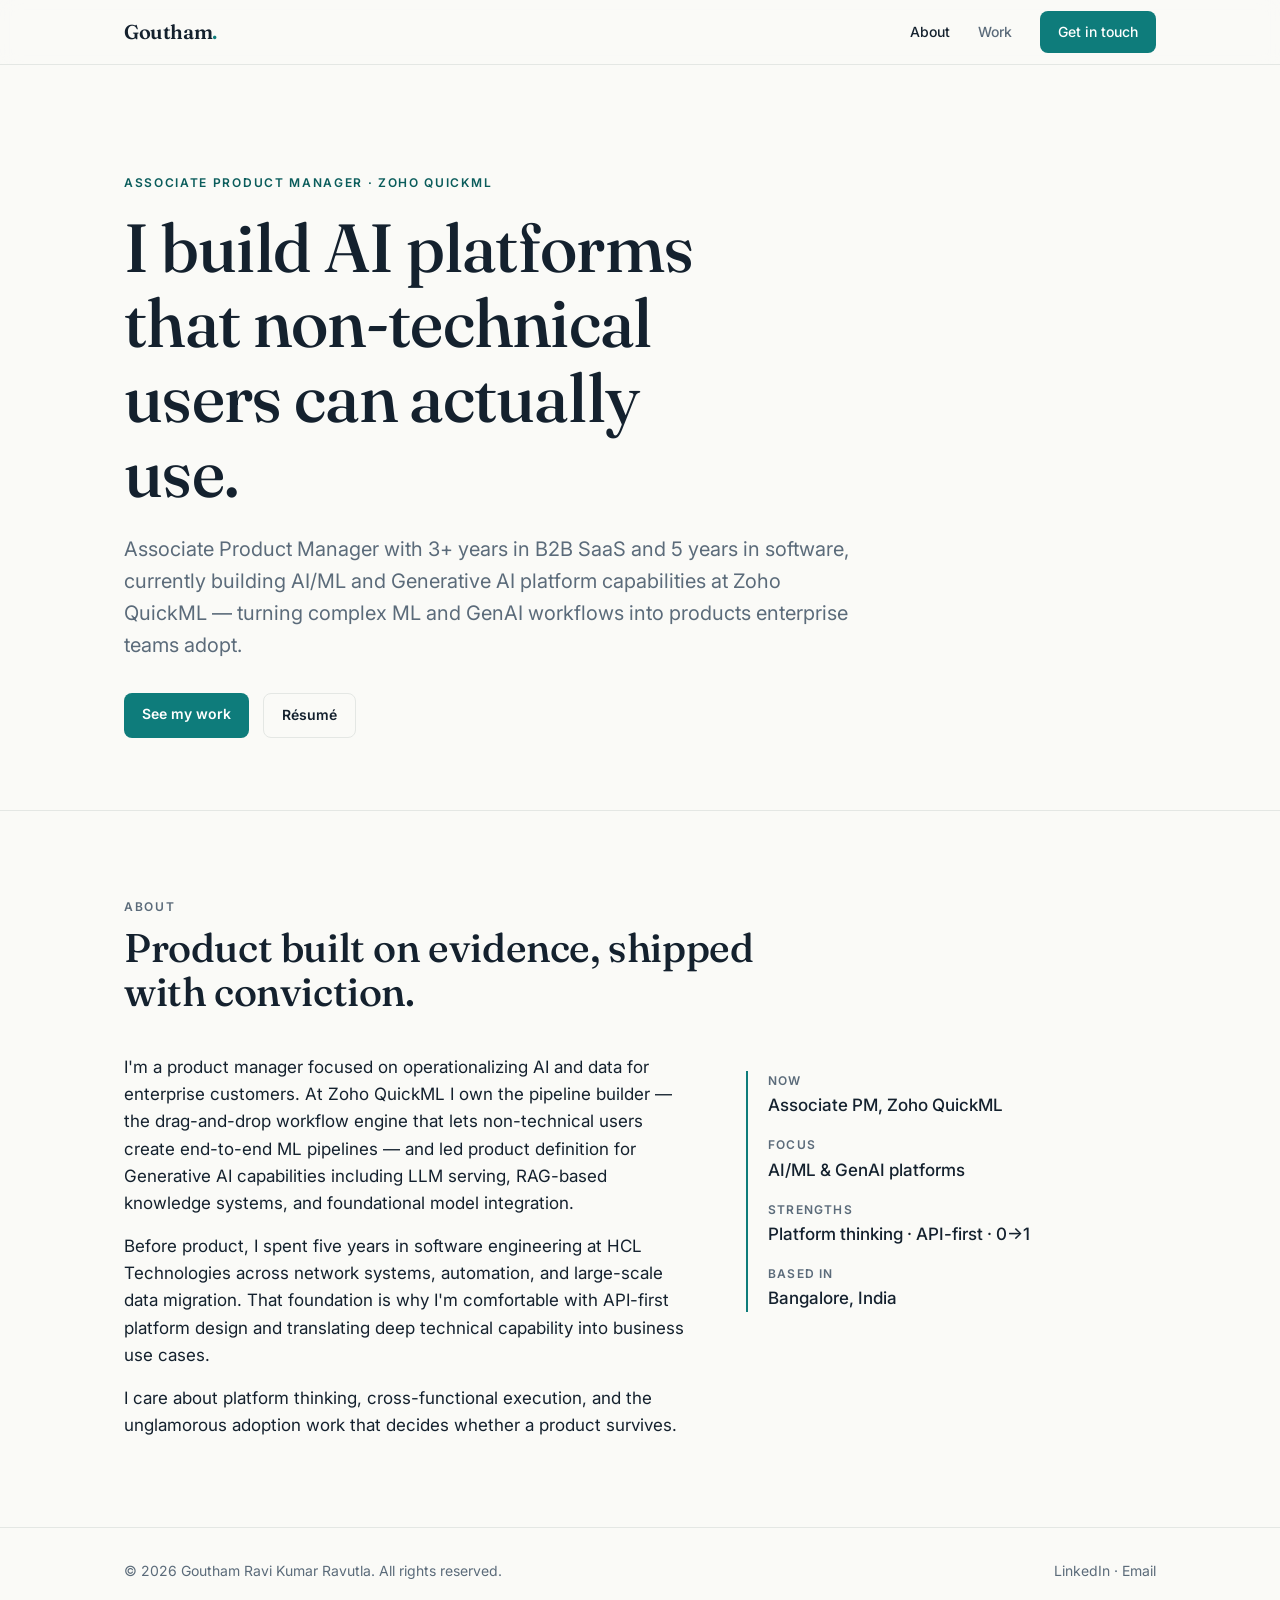
==== commit c0ce86ee: "Data-driven site + full CMS" ====
--- a/index.html
+++ b/index.html
@@ -26,34 +26,25 @@
 
 <header class="hero" id="top">
   <div class="wrap">
-    <p class="eyebrow reveal">Associate Product Manager · Zoho QuickML</p>
-    <h1 class="reveal">I build AI platforms that non-technical users can actually use.</h1>
-    <p class="lede reveal">Associate Product Manager with 3+ years in B2B SaaS and 5 years in software, currently building AI/ML and Generative AI platform capabilities at Zoho QuickML — turning complex ML and GenAI workflows into products enterprise teams adopt.</p>
-    <div class="cta-row reveal">
+    <p class="eyebrow" id="h-role">&nbsp;</p>
+    <h1 id="h-headline">&nbsp;</h1>
+    <p class="lede" id="h-lede"></p>
+    <div class="cta-row">
       <a href="work.html" class="btn">See my work</a>
-      <a href="https://github.com/RGRK-Ctrl/gouthamravikumarravutla/blob/main/RavutlaGouthamRaviKumar_Resume%20-PM_Backupcopy.pdf" class="btn ghost" target="_blank" rel="noopener">Résumé</a>
+      <a id="h-resume" class="btn ghost" target="_blank" rel="noopener">Résumé</a>
     </div>
   </div>
 </header>
 
 <section id="about">
   <div class="wrap">
-    <div class="section-head reveal">
+    <div class="section-head">
       <p class="eyebrow">About</p>
-      <h2>Product built on evidence, shipped with conviction.</h2>
+      <h2 id="a-heading">&nbsp;</h2>
     </div>
-    <div class="about-grid reveal">
-      <div>
-        <p>I&rsquo;m a product manager focused on operationalizing AI and data for enterprise customers. At Zoho QuickML I own the pipeline builder — the drag-and-drop workflow engine that lets non-technical users create end-to-end ML pipelines — and led product definition for Generative AI capabilities including LLM serving, RAG-based knowledge systems, and foundational model integration.</p>
-        <p>Before product, I spent five years in software engineering at HCL Technologies across network systems, automation, and large-scale data migration. That foundation is why I&rsquo;m comfortable with API-first platform design and translating deep technical capability into business use cases.</p>
-        <p>I care about platform thinking, cross-functional execution, and the unglamorous adoption work that decides whether a product survives.</p>
-      </div>
-      <dl class="facts">
-        <dt>Now</dt><dd>Associate PM, Zoho QuickML</dd>
-        <dt>Focus</dt><dd>AI/ML &amp; GenAI platforms</dd>
-        <dt>Strengths</dt><dd>Platform thinking · API-first · 0&rarr;1</dd>
-        <dt>Based in</dt><dd>Bangalore, India</dd>
-      </dl>
+    <div class="about-grid">
+      <div id="a-paras"></div>
+      <dl class="facts" id="a-facts"></dl>
     </div>
   </div>
 </section>
@@ -61,10 +52,24 @@
 <footer>
   <div class="wrap">
     <span>&copy; <span id="year"></span> Goutham Ravi Kumar Ravutla. All rights reserved.</span>
-    <span><a href="https://www.linkedin.com/in/gouthamravutla" target="_blank" rel="noopener">LinkedIn</a> &middot; <a href="mailto:gouthamravikumar1994@gmail.com">Email</a></span>
+    <span><a id="f-linkedin" target="_blank" rel="noopener">LinkedIn</a> &middot; <a id="f-email">Email</a></span>
   </div>
 </footer>
 
 <script src="script.js"></script>
+<script>
+fetch('data.json?' + Date.now()).then(r => r.json()).then(d => {
+  const p = d.profile || {}, a = d.about || {};
+  document.getElementById('h-role').textContent = p.role || '';
+  document.getElementById('h-headline').textContent = p.headline || '';
+  document.getElementById('h-lede').textContent = p.lede || '';
+  const rz = document.getElementById('h-resume'); rz.href = p.resumeUrl || '#';
+  document.getElementById('a-heading').textContent = a.heading || '';
+  document.getElementById('a-paras').innerHTML = (a.paragraphs || []).map(t => `<p>${t}</p>`).join('');
+  document.getElementById('a-facts').innerHTML = (a.facts || []).map(f => `<dt>${f.label}</dt><dd>${f.value}</dd>`).join('');
+  const li = document.getElementById('f-linkedin'); li.href = p.linkedin || '#';
+  const em = document.getElementById('f-email'); em.href = 'mailto:' + (p.email || '');
+}).catch(()=>{});
+</script>
 </body>
 </html>
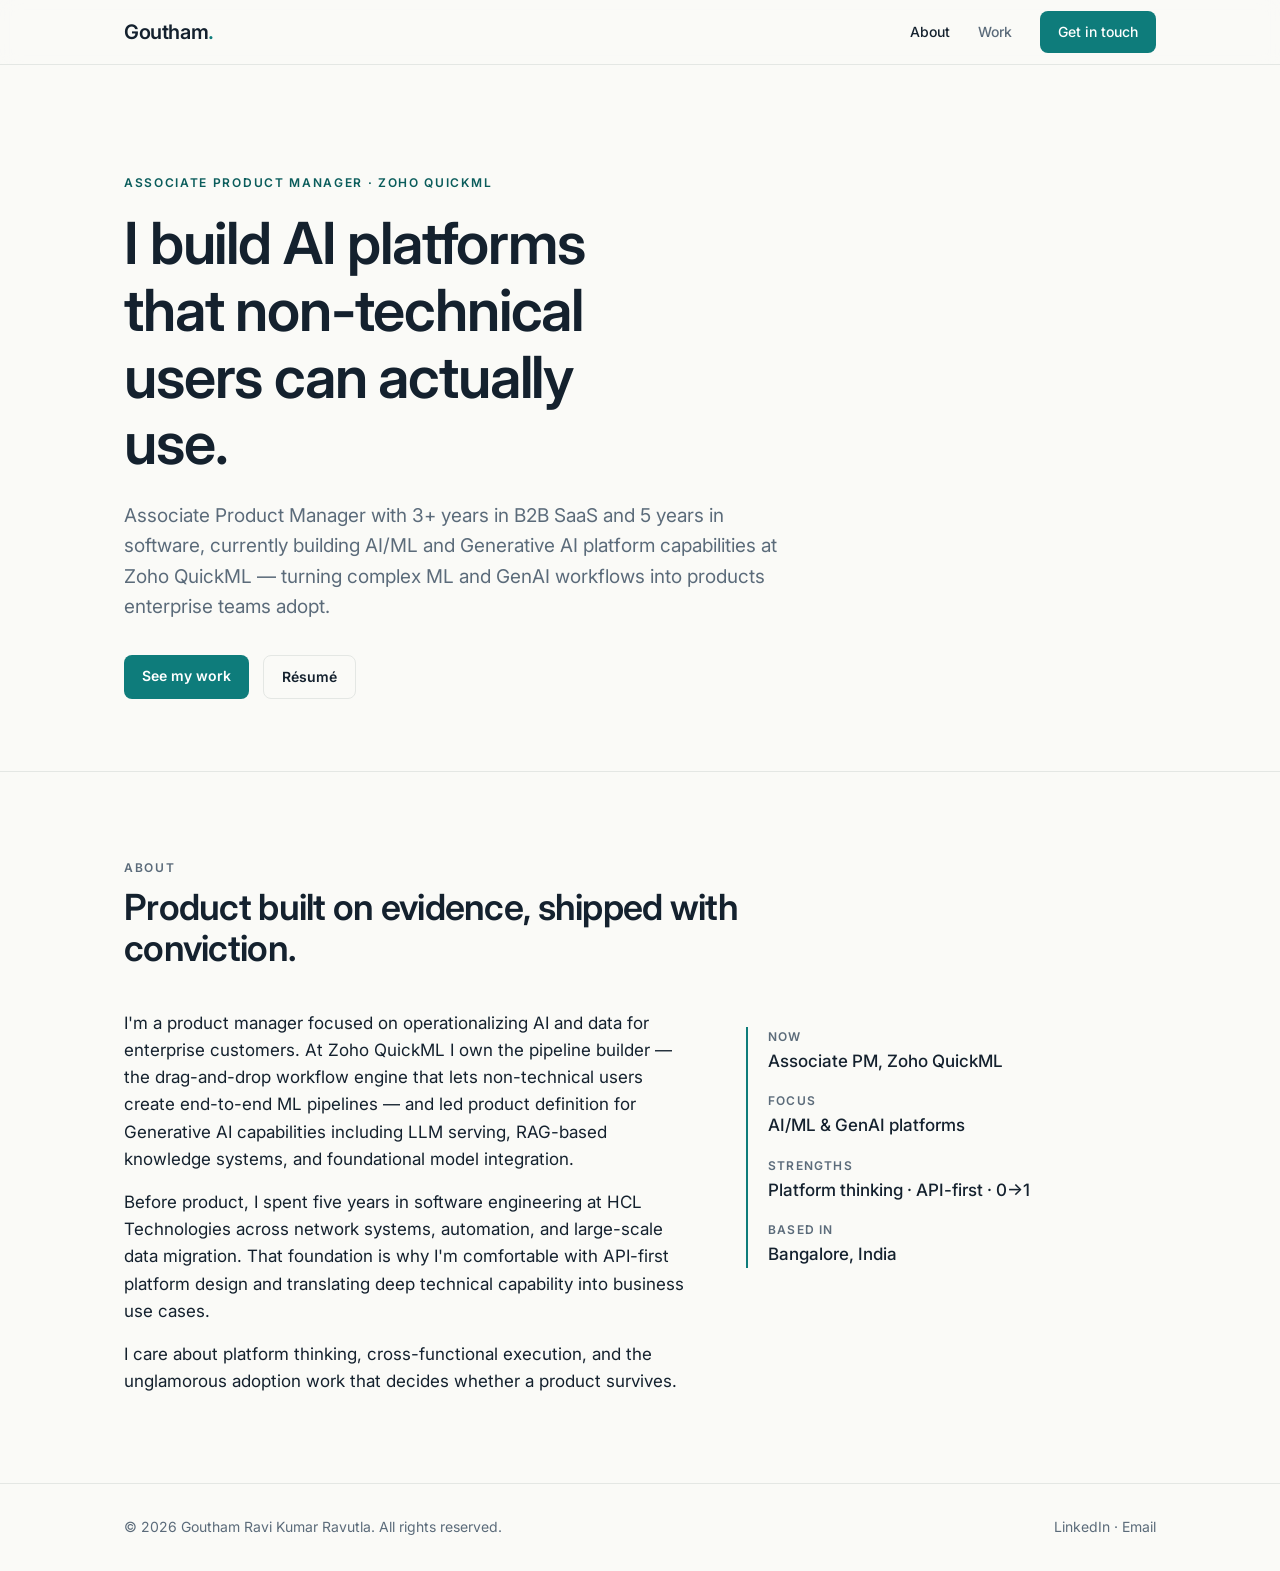
==== commit a77f78c2: "Unify to single typeface (Inter) across site" ====
--- a/index.html
+++ b/index.html
@@ -4,10 +4,25 @@
 <meta charset="UTF-8">
 <meta name="viewport" content="width=device-width,initial-scale=1">
 <title>Goutham Ravi Kumar Ravutla · Product Manager</title>
-<meta name="description" content="Associate Product Manager at Zoho QuickML — building AI/ML and GenAI platform capabilities for enterprise users.">
+<meta name="description" content="Associate Product Manager at Zoho QuickML building AI/ML and GenAI platform capabilities for enterprise users. Portfolio, projects, and writing.">
+<link rel="canonical" href="https://rgrk-ctrl.github.io/gouthamravikumarravutla/">
+<link rel="icon" type="image/png" href="favicon.png">
+<link rel="apple-touch-icon" href="apple-touch-icon.png">
+<meta property="og:type" content="website">
+<meta property="og:site_name" content="Goutham Ravi Kumar Ravutla">
+<meta property="og:title" content="Goutham Ravi Kumar Ravutla — Product Manager">
+<meta property="og:description" content="Associate Product Manager at Zoho QuickML building AI/ML and GenAI platform capabilities for enterprise users. Portfolio, projects, and writing.">
+<meta property="og:url" content="https://rgrk-ctrl.github.io/gouthamravikumarravutla/">
+<meta property="og:image" content="https://rgrk-ctrl.github.io/gouthamravikumarravutla/og-image.png">
+<meta property="og:image:width" content="1200">
+<meta property="og:image:height" content="630">
+<meta name="twitter:card" content="summary_large_image">
+<meta name="twitter:title" content="Goutham Ravi Kumar Ravutla — Product Manager">
+<meta name="twitter:description" content="Associate Product Manager at Zoho QuickML building AI/ML and GenAI platform capabilities for enterprise users. Portfolio, projects, and writing.">
+<meta name="twitter:image" content="https://rgrk-ctrl.github.io/gouthamravikumarravutla/og-image.png">
 <link rel="preconnect" href="https://fonts.googleapis.com">
 <link rel="preconnect" href="https://fonts.gstatic.com" crossorigin>
-<link href="https://fonts.googleapis.com/css2?family=Fraunces:opsz,wght@9..144,400;9..144,500;9..144,600&family=Inter:wght@400;500;600&display=swap" rel="stylesheet">
+<link href="https://fonts.googleapis.com/css2?family=Inter:wght@400;500;600;700&display=swap" rel="stylesheet">
 <link rel="stylesheet" href="styles.css">
 </head>
 <body>
--- a/styles.css
+++ b/styles.css
@@ -10,13 +10,19 @@
   --wrap:1080px;
 }
 *{box-sizing:border-box}
+/* ===== TYPE SCALE (one typeface: Inter, across the whole platform) =====
+   Font: Inter everywhere — headings, body, brand, labels, buttons, admin.
+   Hierarchy comes from SIZE + WEIGHT only, never a different typeface.
+   Weights: headings 600 · labels/eyebrows 600 · body 400 · nav/meta 500
+   Sizes:   H1 clamp(38-58) · H2 clamp(26-36) · sub 22 · card 18 · body 17 · lede 19
+   ======================================================================= */
 html{scroll-behavior:smooth}
 body{
   margin:0;background:var(--paper);color:var(--ink);
   font-family:"Inter",system-ui,-apple-system,sans-serif;
   font-size:17px;line-height:1.6;-webkit-font-smoothing:antialiased;
 }
-h1,h2,h3{font-family:"Fraunces","Georgia",serif;font-weight:500;line-height:1.1;letter-spacing:-.01em;margin:0}
+h1,h2,h3{font-family:"Inter",system-ui,-apple-system,sans-serif;font-weight:600;line-height:1.15;letter-spacing:-.02em;margin:0}
 a{color:inherit;text-decoration:none}
 img{max-width:100%}
 .wrap{max-width:var(--wrap);margin:0 auto;padding:0 24px}
@@ -27,7 +33,7 @@
 /* nav */
 .nav{position:sticky;top:0;z-index:50;background:rgba(250,250,247,.85);backdrop-filter:blur(10px);border-bottom:1px solid var(--line)}
 .nav .wrap{display:flex;align-items:center;justify-content:space-between;height:64px}
-.brand{font-family:"Fraunces",serif;font-size:20px;font-weight:600;letter-spacing:-.02em}
+.brand{font-family:"Inter",system-ui,-apple-system,sans-serif;font-size:20px;font-weight:600;letter-spacing:-.02em}
 .brand span{color:var(--accent)}
 .navlinks{display:flex;gap:28px;align-items:center}
 .navlinks a{font-size:14px;color:var(--muted);font-weight:500;transition:color .2s}
@@ -42,14 +48,14 @@
 /* hero */
 .hero{padding:96px 0 72px}
 .hero .eyebrow{margin-bottom:18px}
-.hero h1{font-size:clamp(40px,6vw,68px);max-width:14ch}
-.hero p.lede{font-size:20px;color:var(--muted);max-width:56ch;margin:24px 0 32px}
+.hero h1{font-size:clamp(38px,5.2vw,58px);max-width:15ch}
+.hero p.lede{font-size:19px;color:var(--muted);max-width:56ch;margin:24px 0 32px}
 .hero .cta-row{display:flex;gap:14px;flex-wrap:wrap}
 
 /* sections */
 section{padding:72px 0;border-top:1px solid var(--line)}
 .section-head{margin-bottom:40px;max-width:60ch}
-.section-head h2{font-size:clamp(28px,4vw,40px);margin-top:10px}
+.section-head h2{font-size:clamp(26px,3.6vw,36px);margin-top:10px}
 .section-head p{color:var(--muted);margin:14px 0 0}
 
 /* about */
@@ -70,11 +76,11 @@
 /* case studies */
 .cases{display:grid;gap:24px}
 .case{background:var(--card);border:1px solid var(--line);border-radius:14px;padding:32px;box-shadow:var(--shadow);display:grid;grid-template-columns:1fr 300px;gap:32px;align-items:center}
-.case .num{font-family:"Fraunces",serif;font-size:14px;color:var(--accent);font-weight:600}
+.case .num{font-family:"Inter",system-ui,-apple-system,sans-serif;font-size:14px;color:var(--accent);font-weight:600}
 .case h3{font-size:24px;margin:8px 0 12px}
 .case p{color:var(--muted);margin:0 0 16px}
 .case .metrics{display:flex;gap:28px}
-.metric .n{font-family:"Fraunces",serif;font-size:32px;color:var(--ink);display:block;line-height:1}
+.metric .n{font-family:"Inter",system-ui,-apple-system,sans-serif;font-size:32px;color:var(--ink);display:block;line-height:1}
 .metric .l{font-size:13px;color:var(--muted)}
 .case .aside{border-left:1px solid var(--line);padding-left:28px}
 .case .aside h4{font-size:12px;letter-spacing:.1em;text-transform:uppercase;color:var(--muted);margin:0 0 8px;font-weight:600;font-family:"Inter",sans-serif}
@@ -92,7 +98,7 @@
 
 /* contact */
 .contact{text-align:center}
-.contact h2{font-size:clamp(28px,4vw,44px);max-width:20ch;margin:0 auto 18px}
+.contact h2{font-size:clamp(26px,3.6vw,36px);max-width:20ch;margin:0 auto 18px}
 .contact p{color:var(--muted);max-width:50ch;margin:0 auto 28px}
 .contact .cta-row{display:flex;gap:14px;justify-content:center;flex-wrap:wrap}
 
@@ -145,7 +151,7 @@
 .link-item{display:flex;align-items:baseline;justify-content:space-between;gap:16px;background:var(--card);border:1px solid var(--line);border-radius:10px;padding:18px 20px;box-shadow:var(--shadow);transition:transform .18s,border-color .18s}
 .link-item:hover{transform:translateX(3px);border-color:var(--accent)}
 .link-item .li-main{min-width:0}
-.link-item h3{font-size:18px;font-family:"Fraunces",serif;margin:0 0 4px;display:flex;align-items:center;gap:8px;flex-wrap:wrap}
+.link-item h3{font-size:18px;font-family:"Inter",system-ui,-apple-system,sans-serif;margin:0 0 4px;display:flex;align-items:center;gap:8px;flex-wrap:wrap}
 .link-item p{margin:0;color:var(--muted);font-size:14px}
 .link-item .li-meta{font-size:13px;color:var(--muted);white-space:nowrap;flex-shrink:0}
 .src{font-size:11px;font-weight:600;letter-spacing:.06em;text-transform:uppercase;padding:2px 8px;border-radius:12px}
@@ -157,11 +163,11 @@
 .subnav-active{color:var(--ink)!important}
 .page-head{padding:80px 0 8px}
 .page-head .eyebrow{margin-bottom:14px}
-.page-head h1{font-size:clamp(34px,5vw,52px);max-width:18ch}
+.page-head h1{font-size:clamp(38px,5.2vw,58px);max-width:18ch}
 .page-head p.lede{font-size:19px;color:var(--muted);max-width:56ch;margin:20px 0 0}
 .pillar{margin:0 0 44px}
 .pillar-head{display:flex;align-items:baseline;gap:14px;margin-bottom:6px;flex-wrap:wrap}
-.pillar-head h2{font-size:26px}
+.pillar-head h2{font-size:22px;line-height:1.2}
 .pillar-head .count{font-size:13px;color:var(--muted)}
 .pillar > .desc{color:var(--muted);margin:0 0 20px;max-width:60ch}
 
@@ -172,3 +178,10 @@
 .tab.active{background:#fff;color:var(--ink);box-shadow:var(--shadow)}
 .tabpanel{display:none}
 .tabpanel.active{display:block}
+
+/* ===== source badges (platform-agnostic) ===== */
+.src.medium{background:#EAEAEA;color:#1A1A1A}
+.src.substack{background:#FDE9DD;color:#C8501B}
+.src.devto{background:#E9E9EF;color:#0A0A0A}
+.src.youtube{background:#FBE3E1;color:#C4302B}
+.src.generic{background:#F0F3F2;color:var(--accent-ink)}
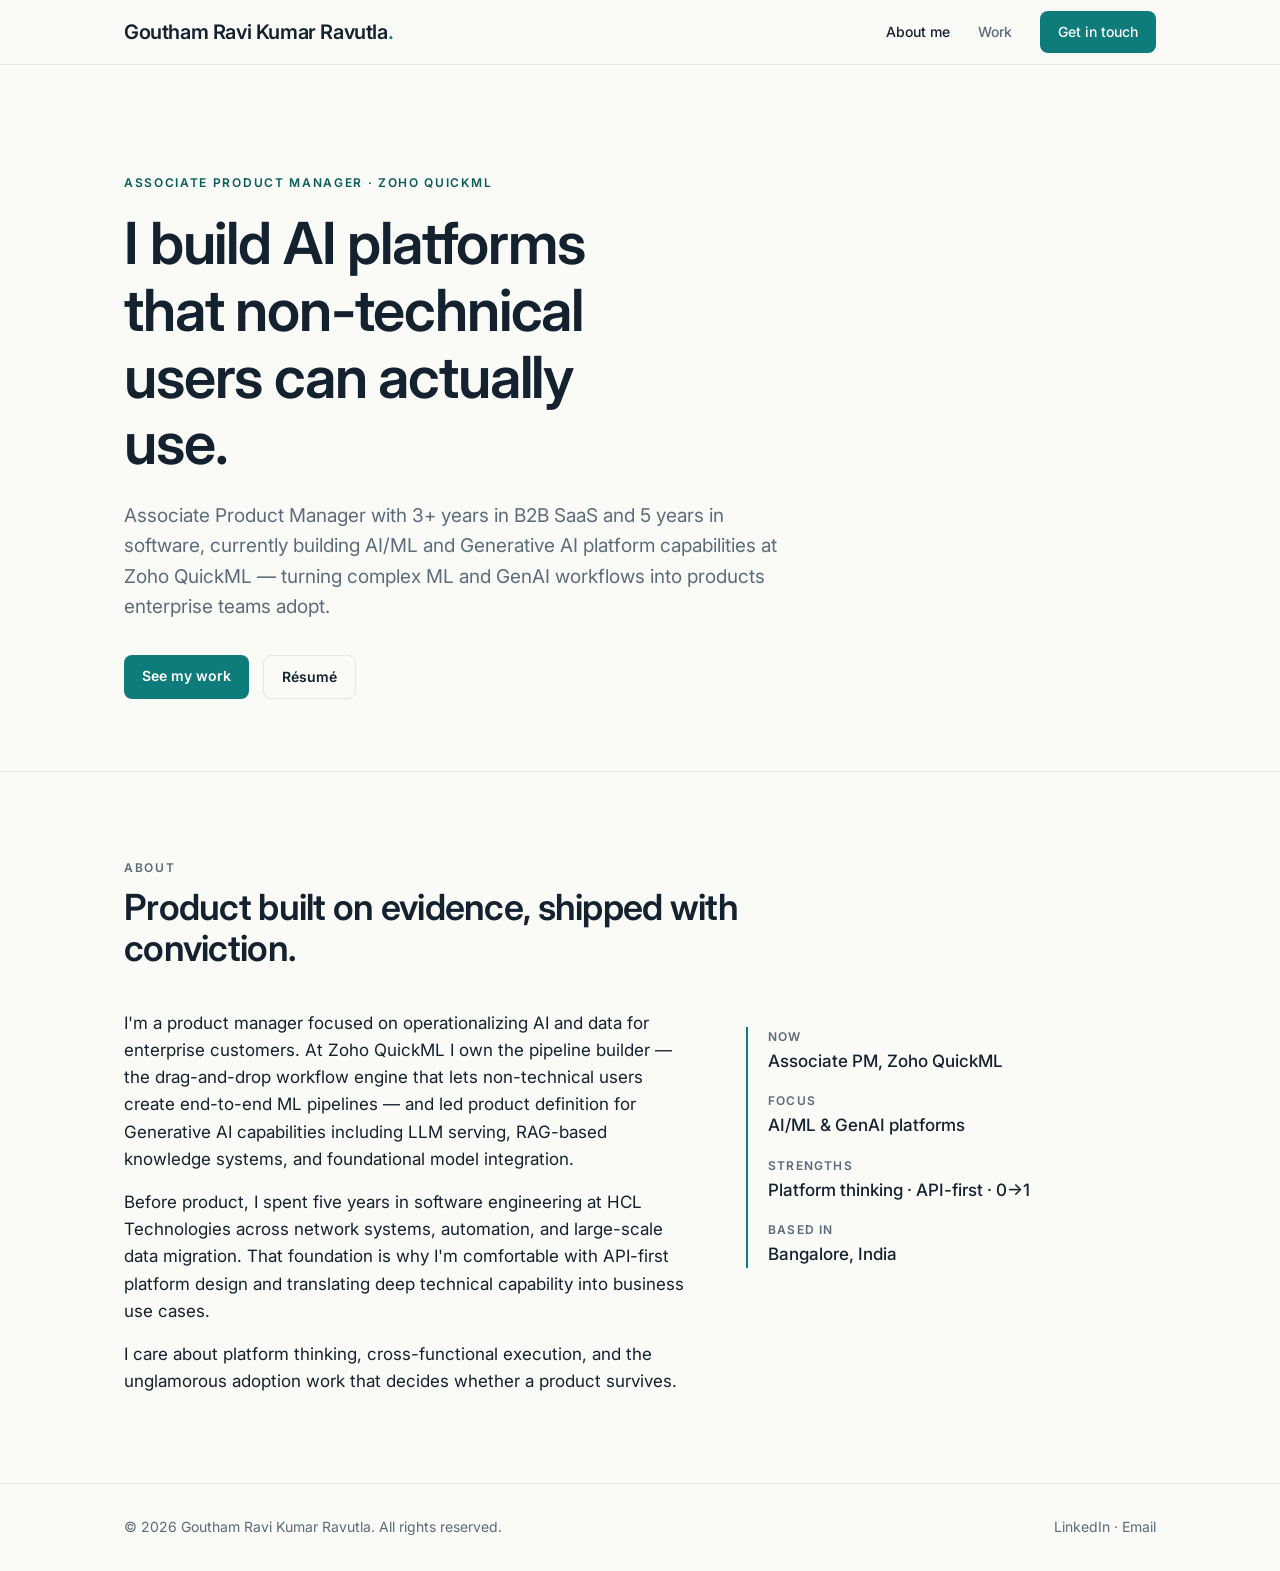
==== commit e4e88c3e: "Update navigation links and branding in index.html" ====
--- a/index.html
+++ b/index.html
@@ -29,10 +29,10 @@
 
 <nav class="nav">
   <div class="wrap">
-    <a href="index.html" class="brand">Goutham<span>.</span></a>
+    <a href="index.html" class="brand">Goutham Ravi Kumar Ravutla<span>.</span></a>
     <button class="menu-toggle" aria-label="Menu" aria-expanded="false">&#9776;</button>
     <div class="navlinks" id="nav">
-      <a href="index.html" class="subnav-active">About</a>
+      <a href="index.html" class="subnav-active">About me</a>
       <a href="work.html">Work</a>
       <a href="contact.html" class="btn">Get in touch</a>
     </div>
